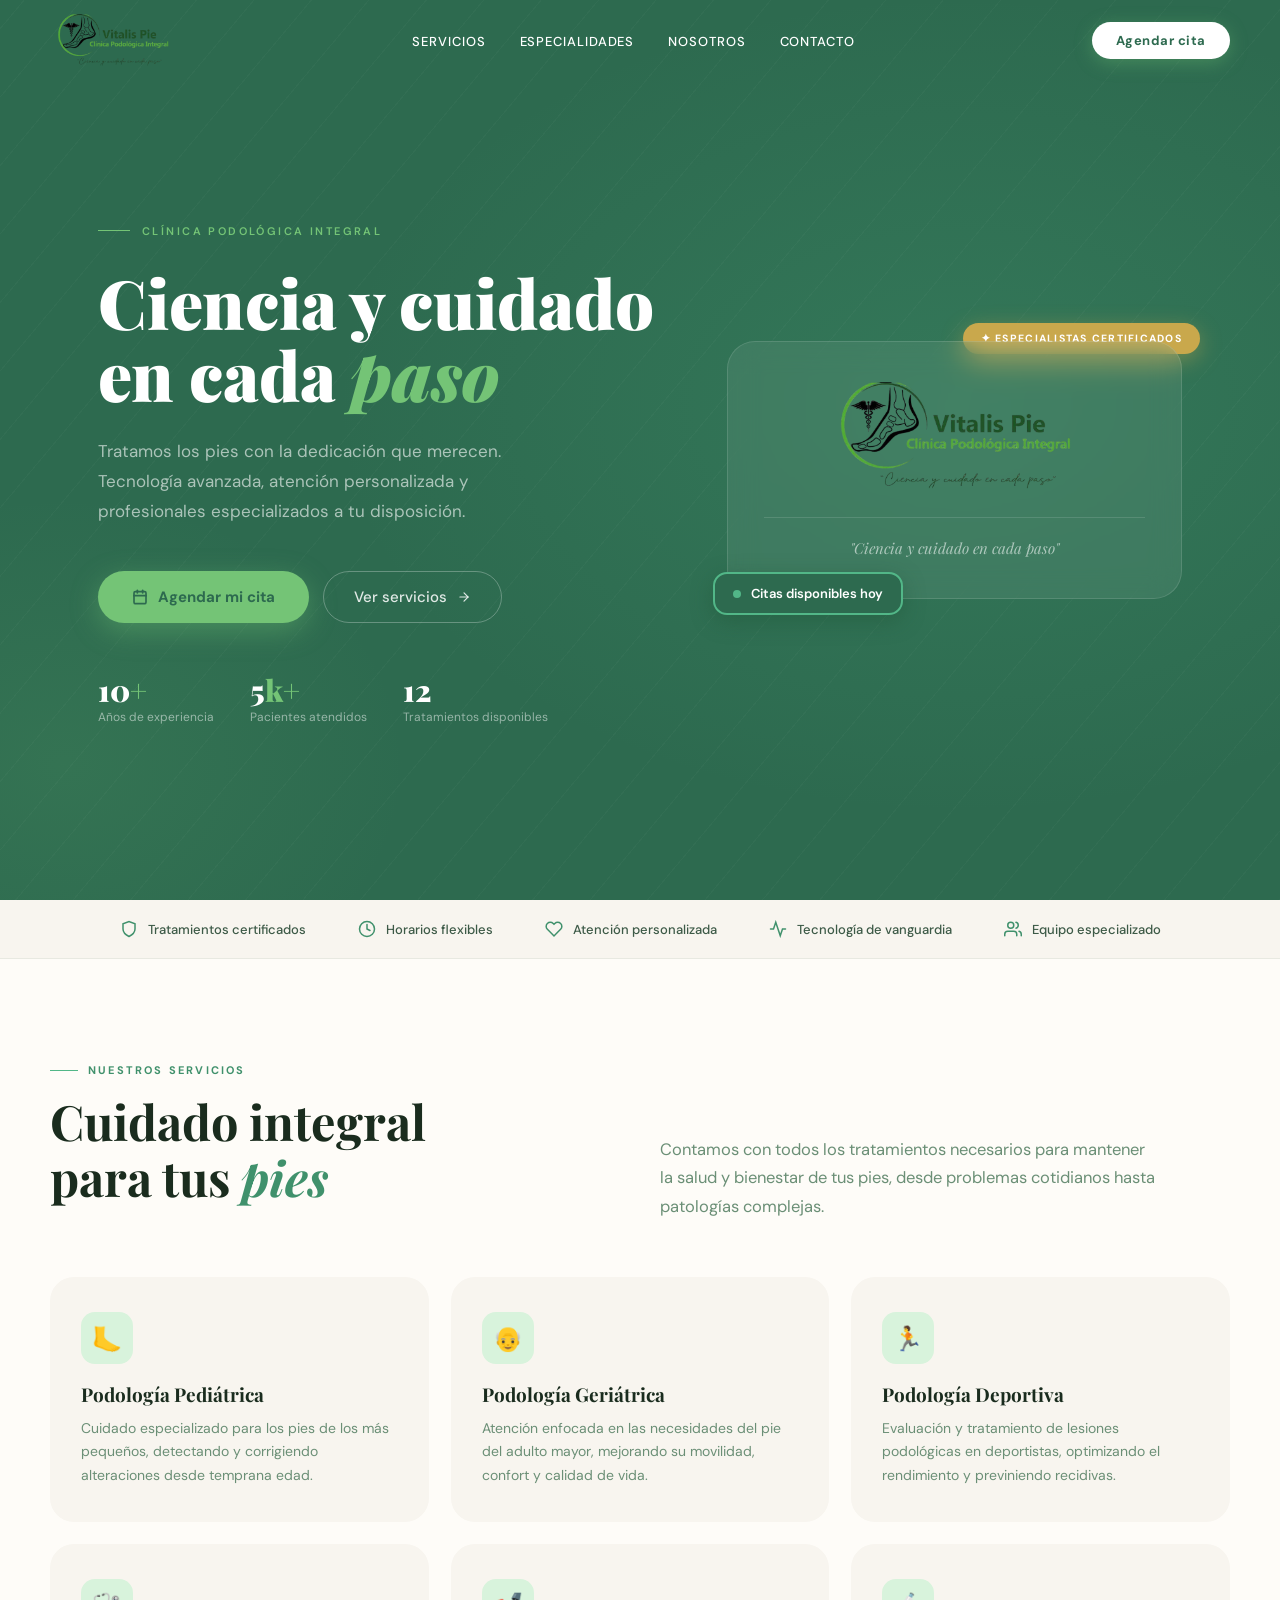
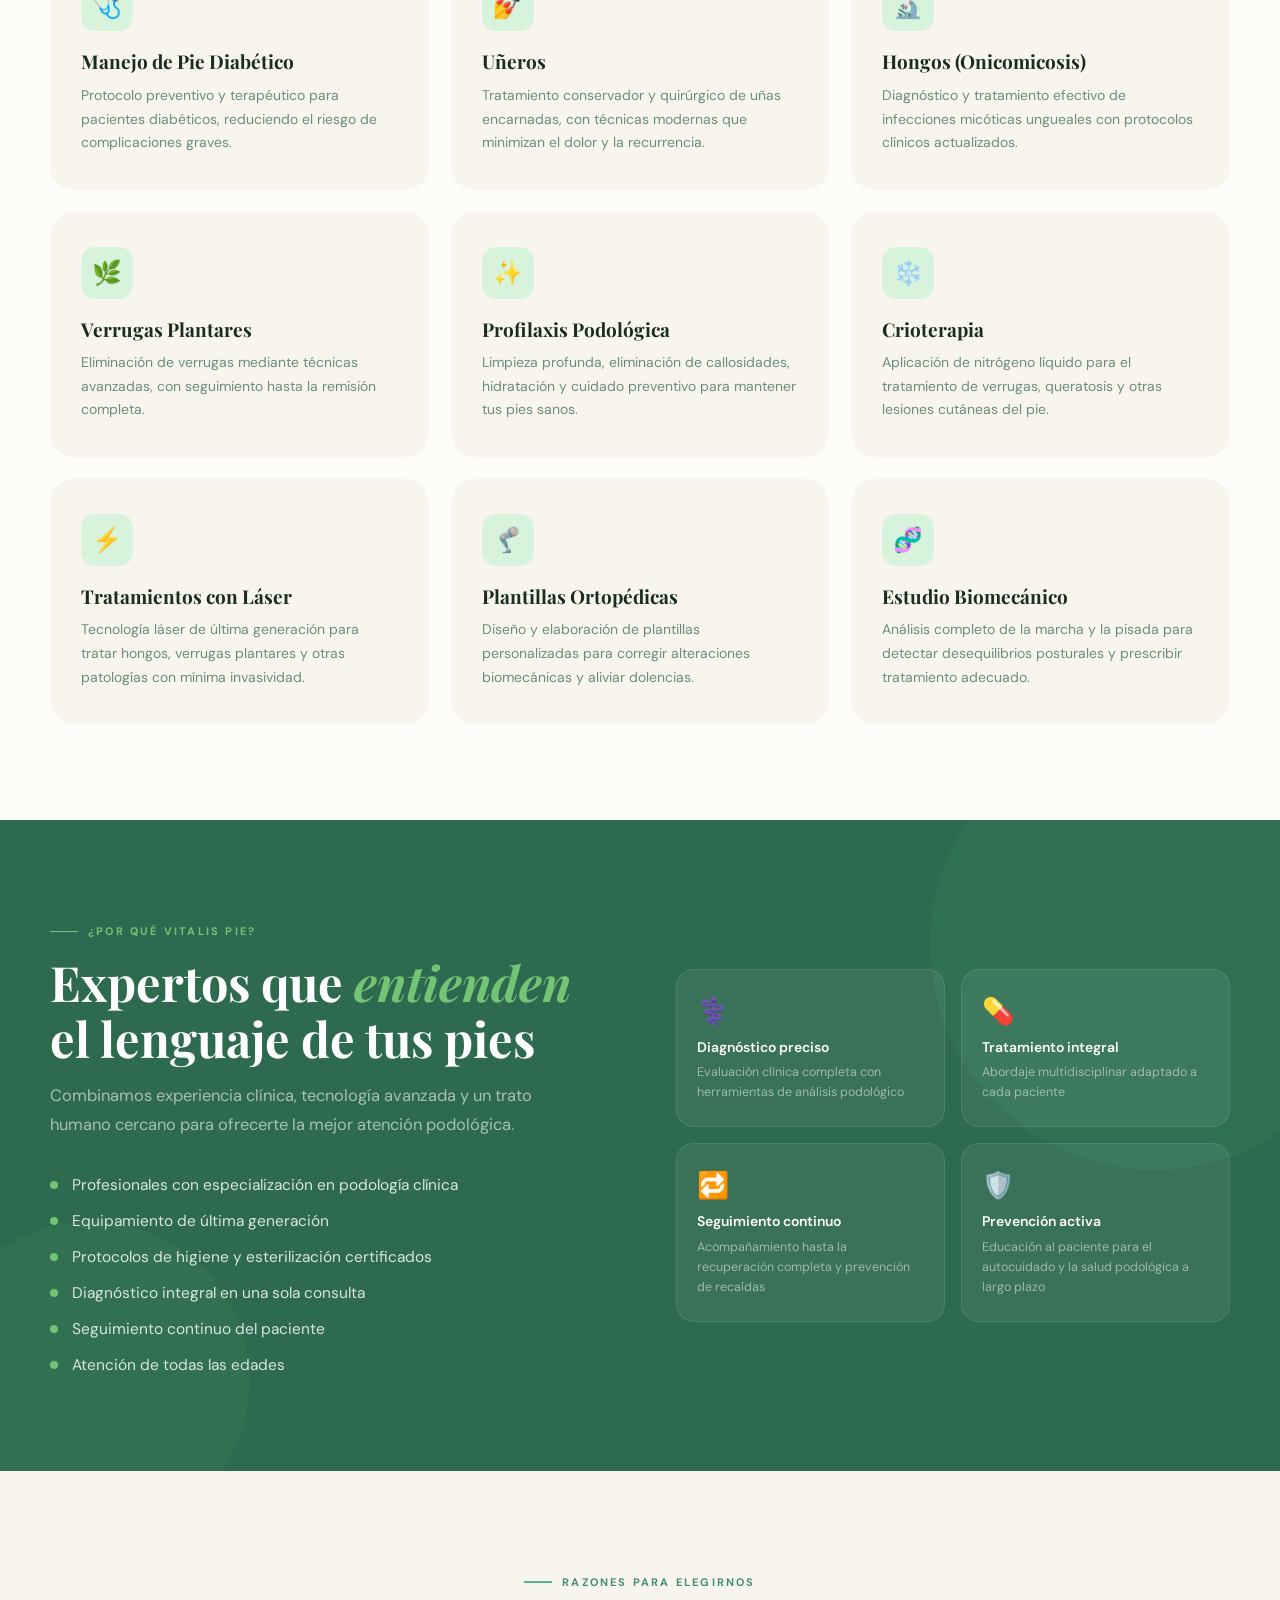
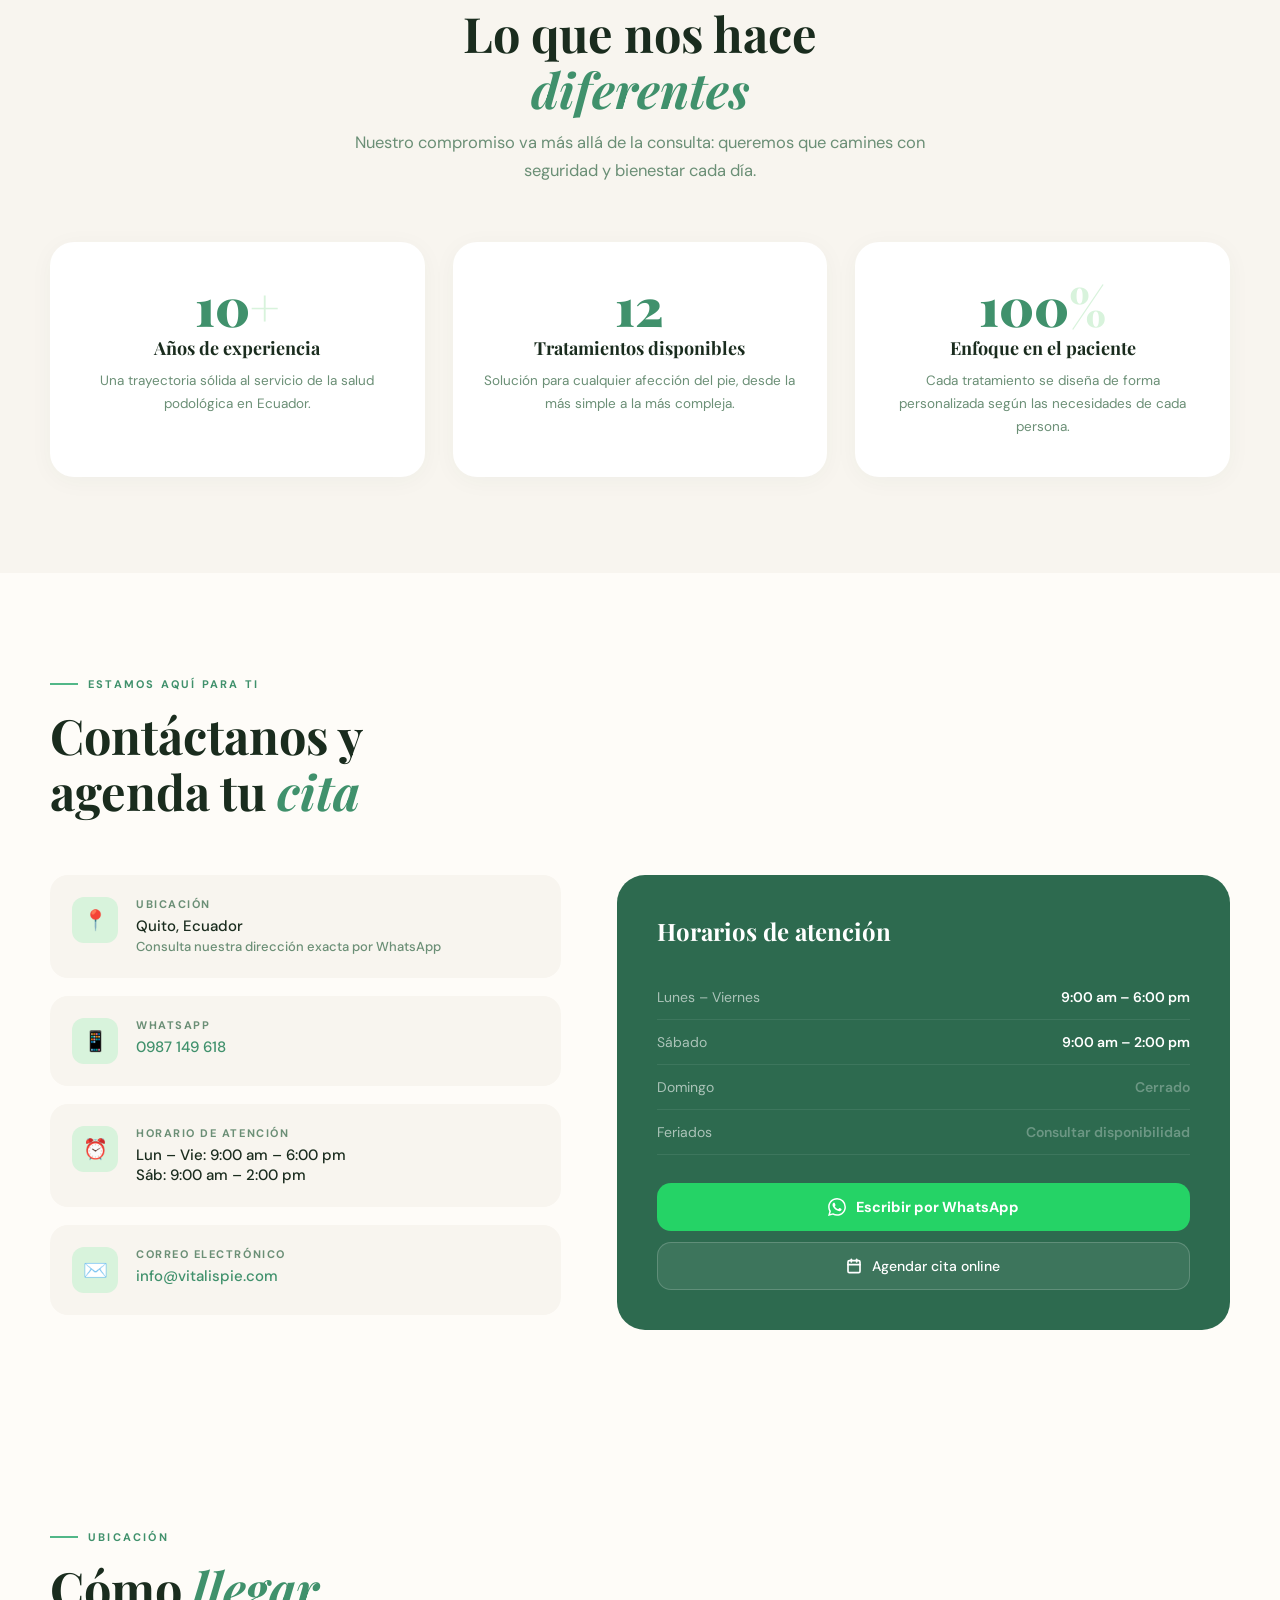
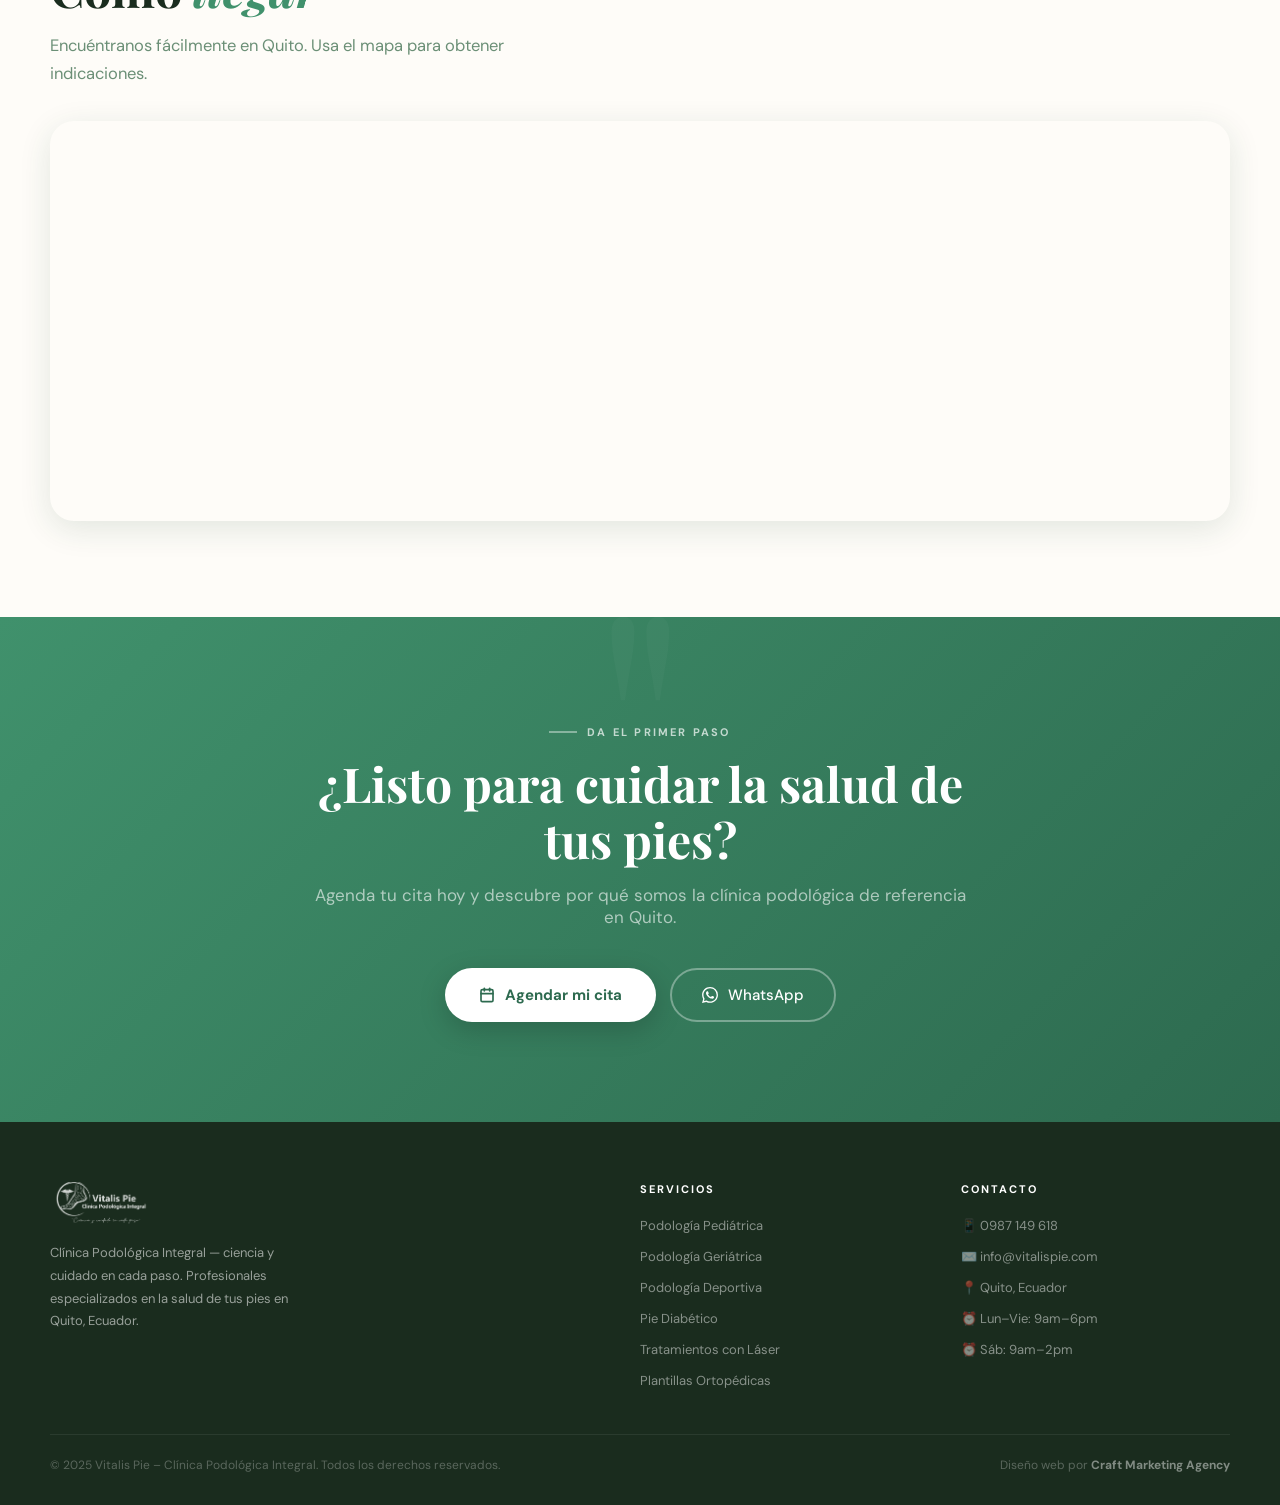
==== index.html @ bfa6dc61 "ci: initial deploy setup for Cloudflare Pages" ====
<!DOCTYPE html>
<html lang="es">
<head>
  <meta charset="UTF-8" />
  <meta name="viewport" content="width=device-width, initial-scale=1.0" />
  <title>Vitalis Pie – Clínica Podológica Integral</title>
  <link rel="preconnect" href="https://fonts.googleapis.com">
  <link rel="preconnect" href="https://fonts.gstatic.com" crossorigin>
  <link href="https://fonts.googleapis.com/css2?family=Playfair+Display:ital,wght@0,400;0,700;0,900;1,400&family=DM+Sans:opsz,wght@9..40,300;9..40,400;9..40,500;9..40,600;9..40,700&display=swap" rel="stylesheet">
  <link rel="stylesheet" href="assets/style.css">
</head>
<body>

<!-- ═══════ NAV ═══════ -->
<nav id="navbar" class="transparent">
  <div class="nav-inner">
    <a href="#" class="nav-logo">
      <img src="media/img/logo.webp" alt="Vitalis Pie" />
    </a>
    <ul class="nav-links">
      <li><a href="#servicios">Servicios</a></li>
      <li><a href="#especialidades">Especialidades</a></li>
      <li><a href="#nosotros">Nosotros</a></li>
      <li><a href="#contacto">Contacto</a></li>
    </ul>
    <a href="#" class="nav-cta" onclick="openModal(event)">
      Agendar cita
    </a>
  </div>
</nav>

<!-- ═══════ HERO ═══════ -->
<section class="hero">
  <div class="hero-glow"></div>
  <div class="hero-stripes"></div>
  <div class="hero-content">

    <!-- Left -->
    <div class="hero-left">
      <div class="hero-eyebrow">
        <span class="hero-eyebrow-line"></span>
        Clínica Podológica Integral
      </div>
      <h1>
        Ciencia y cuidado<br>
        en cada <em>paso</em>
      </h1>
      <p class="hero-desc">
        Tratamos los pies con la dedicación que merecen. Tecnología avanzada, 
        atención personalizada y profesionales especializados a tu disposición.
      </p>
      <div class="hero-actions">
        <a href="#" class="btn-hero-primary" onclick="openModal(event)">
          <svg width="16" height="16" viewBox="0 0 24 24" fill="none" stroke="currentColor" stroke-width="2.5" stroke-linecap="round"><rect x="3" y="4" width="18" height="18" rx="2"/><line x1="16" y1="2" x2="16" y2="6"/><line x1="8" y1="2" x2="8" y2="6"/><line x1="3" y1="10" x2="21" y2="10"/></svg>
          Agendar mi cita
        </a>
        <a href="#servicios" class="btn-hero-secondary">
          Ver servicios
          <svg width="14" height="14" viewBox="0 0 24 24" fill="none" stroke="currentColor" stroke-width="2" stroke-linecap="round"><line x1="5" y1="12" x2="19" y2="12"/><polyline points="12 5 19 12 12 19"/></svg>
        </a>
      </div>
      <div class="hero-stats">
        <div>
          <div class="hero-stat-num">10<span>+</span></div>
          <div class="hero-stat-label">Años de experiencia</div>
        </div>
        <div>
          <div class="hero-stat-num">5<span>k+</span></div>
          <div class="hero-stat-label">Pacientes atendidos</div>
        </div>
        <div>
          <div class="hero-stat-num">12<span></span></div>
          <div class="hero-stat-label">Tratamientos disponibles</div>
        </div>
      </div>
    </div>

    <!-- Right -->
    <div class="hero-visual">
      <div class="badge-gold">✦ Especialistas certificados</div>
      <div class="hero-card">
        <img class="hero-card-logo" src="media/img/logo.webp" alt="Vitalis Pie – Clínica Podológica Integral" />
        <p class="hero-card-slogan">"Ciencia y cuidado en cada paso"</p>
      </div>
      <div class="badge-online">
        <span class="dot-pulse"></span>
        Citas disponibles hoy
      </div>
    </div>

  </div>
</section>

<!-- ═══════ TRUST BAR ═══════ -->
<div class="trust-bar">
  <div class="trust-bar-inner">
    <div class="trust-item">
      <svg width="18" height="18" viewBox="0 0 24 24" fill="none" stroke="currentColor" stroke-width="2" stroke-linecap="round"><path d="M12 22s8-4 8-10V5l-8-3-8 3v7c0 6 8 10 8 10z"/></svg>
      <span>Tratamientos certificados</span>
    </div>
    <div class="trust-item">
      <svg width="18" height="18" viewBox="0 0 24 24" fill="none" stroke="currentColor" stroke-width="2" stroke-linecap="round"><circle cx="12" cy="12" r="10"/><polyline points="12 6 12 12 16 14"/></svg>
      <span>Horarios flexibles</span>
    </div>
    <div class="trust-item">
      <svg width="18" height="18" viewBox="0 0 24 24" fill="none" stroke="currentColor" stroke-width="2" stroke-linecap="round"><path d="M20.84 4.61a5.5 5.5 0 0 0-7.78 0L12 5.67l-1.06-1.06a5.5 5.5 0 0 0-7.78 7.78l1.06 1.06L12 21.23l7.78-7.78 1.06-1.06a5.5 5.5 0 0 0 0-7.78z"/></svg>
      <span>Atención personalizada</span>
    </div>
    <div class="trust-item">
      <svg width="18" height="18" viewBox="0 0 24 24" fill="none" stroke="currentColor" stroke-width="2" stroke-linecap="round"><polyline points="22 12 18 12 15 21 9 3 6 12 2 12"/></svg>
      <span>Tecnología de vanguardia</span>
    </div>
    <div class="trust-item">
      <svg width="18" height="18" viewBox="0 0 24 24" fill="none" stroke="currentColor" stroke-width="2" stroke-linecap="round"><path d="M17 21v-2a4 4 0 0 0-4-4H5a4 4 0 0 0-4 4v2"/><circle cx="9" cy="7" r="4"/><path d="M23 21v-2a4 4 0 0 0-3-3.87"/><path d="M16 3.13a4 4 0 0 1 0 7.75"/></svg>
      <span>Equipo especializado</span>
    </div>
  </div>
</div>

<!-- ═══════ SERVICIOS ═══════ -->
<section class="section" id="servicios">
  <div class="section-max">
    <div class="section-header">
      <div>
        <div class="section-tag">Nuestros servicios</div>
        <h2 class="section-title">Cuidado integral<br>para tus <em>pies</em></h2>
      </div>
      <p class="section-sub">
        Contamos con todos los tratamientos necesarios para mantener la salud y bienestar de tus pies, desde problemas cotidianos hasta patologías complejas.
      </p>
    </div>

    <div class="servicios-grid">

      <div class="svc-card">
        <div class="svc-icon">🦶</div>
        <h3>Podología Pediátrica</h3>
        <p>Cuidado especializado para los pies de los más pequeños, detectando y corrigiendo alteraciones desde temprana edad.</p>
      </div>

      <div class="svc-card">
        <div class="svc-icon">👴</div>
        <h3>Podología Geriátrica</h3>
        <p>Atención enfocada en las necesidades del pie del adulto mayor, mejorando su movilidad, confort y calidad de vida.</p>
      </div>

      <div class="svc-card">
        <div class="svc-icon">🏃</div>
        <h3>Podología Deportiva</h3>
        <p>Evaluación y tratamiento de lesiones podológicas en deportistas, optimizando el rendimiento y previniendo recidivas.</p>
      </div>

      <div class="svc-card">
        <div class="svc-icon">🩺</div>
        <h3>Manejo de Pie Diabético</h3>
        <p>Protocolo preventivo y terapéutico para pacientes diabéticos, reduciendo el riesgo de complicaciones graves.</p>
      </div>

      <div class="svc-card">
        <div class="svc-icon">💅</div>
        <h3>Uñeros</h3>
        <p>Tratamiento conservador y quirúrgico de uñas encarnadas, con técnicas modernas que minimizan el dolor y la recurrencia.</p>
      </div>

      <div class="svc-card">
        <div class="svc-icon">🔬</div>
        <h3>Hongos (Onicomicosis)</h3>
        <p>Diagnóstico y tratamiento efectivo de infecciones micóticas ungueales con protocolos clínicos actualizados.</p>
      </div>

      <div class="svc-card">
        <div class="svc-icon">🌿</div>
        <h3>Verrugas Plantares</h3>
        <p>Eliminación de verrugas mediante técnicas avanzadas, con seguimiento hasta la remisión completa.</p>
      </div>

      <div class="svc-card">
        <div class="svc-icon">✨</div>
        <h3>Profilaxis Podológica</h3>
        <p>Limpieza profunda, eliminación de callosidades, hidratación y cuidado preventivo para mantener tus pies sanos.</p>
      </div>

      <div class="svc-card">
        <div class="svc-icon">❄️</div>
        <h3>Crioterapia</h3>
        <p>Aplicación de nitrógeno líquido para el tratamiento de verrugas, queratosis y otras lesiones cutáneas del pie.</p>
      </div>

      <div class="svc-card">
        <div class="svc-icon">⚡</div>
        <h3>Tratamientos con Láser</h3>
        <p>Tecnología láser de última generación para tratar hongos, verrugas plantares y otras patologías con mínima invasividad.</p>
      </div>

      <div class="svc-card">
        <div class="svc-icon">🦿</div>
        <h3>Plantillas Ortopédicas</h3>
        <p>Diseño y elaboración de plantillas personalizadas para corregir alteraciones biomecánicas y aliviar dolencias.</p>
      </div>

      <div class="svc-card">
        <div class="svc-icon">🧬</div>
        <h3>Estudio Biomecánico</h3>
        <p>Análisis completo de la marcha y la pisada para detectar desequilibrios posturales y prescribir tratamiento adecuado.</p>
      </div>

    </div>
  </div>
</section>

<!-- ═══════ ESPECIALIDADES ═══════ -->
<section id="especialidades">
  <div class="espec-inner">

    <div>
      <div class="section-tag">¿Por qué Vitalis Pie?</div>
      <h2 class="section-title">Expertos que <em>entienden</em><br>el lenguaje de tus pies</h2>
      <p class="section-sub">
        Combinamos experiencia clínica, tecnología avanzada y un trato humano cercano para ofrecerte la mejor atención podológica.
      </p>
      <ul class="espec-list">
        <li><span class="espec-dot"></span>Profesionales con especialización en podología clínica</li>
        <li><span class="espec-dot"></span>Equipamiento de última generación</li>
        <li><span class="espec-dot"></span>Protocolos de higiene y esterilización certificados</li>
        <li><span class="espec-dot"></span>Diagnóstico integral en una sola consulta</li>
        <li><span class="espec-dot"></span>Seguimiento continuo del paciente</li>
        <li><span class="espec-dot"></span>Atención de todas las edades</li>
      </ul>
    </div>

    <div class="espec-grid-cards">
      <div class="espec-mini-card">
        <div class="em">⚕️</div>
        <h4>Diagnóstico preciso</h4>
        <p>Evaluación clínica completa con herramientas de análisis podológico</p>
      </div>
      <div class="espec-mini-card">
        <div class="em">💊</div>
        <h4>Tratamiento integral</h4>
        <p>Abordaje multidisciplinar adaptado a cada paciente</p>
      </div>
      <div class="espec-mini-card">
        <div class="em">🔁</div>
        <h4>Seguimiento continuo</h4>
        <p>Acompañamiento hasta la recuperación completa y prevención de recaídas</p>
      </div>
      <div class="espec-mini-card">
        <div class="em">🛡️</div>
        <h4>Prevención activa</h4>
        <p>Educación al paciente para el autocuidado y la salud podológica a largo plazo</p>
      </div>
    </div>

  </div>
</section>

<!-- ═══════ NOSOTROS ═══════ -->
<section class="section" id="nosotros">
  <div class="section-max">
    <div style="text-align:center; max-width: 580px; margin: 0 auto 0;">
      <div class="section-tag" style="justify-content:center;">Razones para elegirnos</div>
      <h2 class="section-title" style="margin-bottom:12px;">Lo que nos hace <em>diferentes</em></h2>
      <p class="section-sub" style="max-width:100%; text-align:center;">Nuestro compromiso va más allá de la consulta: queremos que camines con seguridad y bienestar cada día.</p>
    </div>
    <div class="nosotros-grid">
      <div class="nosotros-card">
        <div class="nosotros-num"><span>10</span>+</div>
        <h4>Años de experiencia</h4>
        <p>Una trayectoria sólida al servicio de la salud podológica en Ecuador.</p>
      </div>
      <div class="nosotros-card">
        <div class="nosotros-num"><span>12</span></div>
        <h4>Tratamientos disponibles</h4>
        <p>Solución para cualquier afección del pie, desde la más simple a la más compleja.</p>
      </div>
      <div class="nosotros-card">
        <div class="nosotros-num"><span>100</span>%</div>
        <h4>Enfoque en el paciente</h4>
        <p>Cada tratamiento se diseña de forma personalizada según las necesidades de cada persona.</p>
      </div>
    </div>
  </div>
</section>

<!-- ═══════ CONTACTO ═══════ -->
<section class="section" id="contacto">
  <div class="section-max">
    <div class="section-tag">Estamos aquí para ti</div>
    <h2 class="section-title">Contáctanos y<br>agenda tu <em>cita</em></h2>

    <div class="contacto-layout">

      <div class="contacto-items">

        <div class="contacto-card">
          <div class="contacto-icon-box">📍</div>
          <div>
            <h4>Ubicación</h4>
            <p>Quito, Ecuador<br><span style="font-size:13px; color:var(--text-light);">Consulta nuestra dirección exacta por WhatsApp</span></p>
          </div>
        </div>

        <div class="contacto-card">
          <div class="contacto-icon-box">📱</div>
          <div>
            <h4>WhatsApp</h4>
            <p><a href="https://wa.me/593987149618" target="_blank">0987 149 618</a></p>
          </div>
        </div>

        <div class="contacto-card">
          <div class="contacto-icon-box">⏰</div>
          <div>
            <h4>Horario de atención</h4>
            <p>Lun – Vie: 9:00 am – 6:00 pm<br>Sáb: 9:00 am – 2:00 pm</p>
          </div>
        </div>

        <div class="contacto-card">
          <div class="contacto-icon-box">✉️</div>
          <div>
            <h4>Correo electrónico</h4>
            <p><a href="mailto:info@vitalispie.com">info@vitalispie.com</a></p>
          </div>
        </div>

      </div>

      <!-- Horario + acciones -->
      <div class="horario-box">
        <h3>Horarios de atención</h3>

        <div class="horario-row">
          <span class="h-dia">Lunes – Viernes</span>
          <span class="h-hora">9:00 am – 6:00 pm</span>
        </div>
        <div class="horario-row">
          <span class="h-dia">Sábado</span>
          <span class="h-hora">9:00 am – 2:00 pm</span>
        </div>
        <div class="horario-row">
          <span class="h-dia">Domingo</span>
          <span class="h-hora h-closed">Cerrado</span>
        </div>
        <div class="horario-row">
          <span class="h-dia">Feriados</span>
          <span class="h-hora h-closed">Consultar disponibilidad</span>
        </div>

        <div class="horario-btns">
          <a
            href="https://wa.me/593987149618?text=Hola%2C%20quiero%20agendar%20una%20cita%20en%20Vitalis%20Pie"
            target="_blank"
            class="btn-wa"
          >
            <svg width="18" height="18" viewBox="0 0 24 24" fill="currentColor"><path d="M17.472 14.382c-.297-.149-1.758-.867-2.03-.967-.273-.099-.471-.148-.67.15-.197.297-.767.966-.94 1.164-.173.199-.347.223-.644.075-.297-.15-1.255-.463-2.39-1.475-.883-.788-1.48-1.761-1.653-2.059-.173-.297-.018-.458.13-.606.134-.133.298-.347.446-.52.149-.174.198-.298.298-.497.099-.198.05-.371-.025-.52-.075-.149-.669-1.612-.916-2.207-.242-.579-.487-.5-.669-.51-.173-.008-.371-.01-.57-.01-.198 0-.52.074-.792.372-.272.297-1.04 1.016-1.04 2.479 0 1.462 1.065 2.875 1.213 3.074.149.198 2.096 3.2 5.077 4.487.709.306 1.262.489 1.694.625.712.227 1.36.195 1.871.118.571-.085 1.758-.719 2.006-1.413.248-.694.248-1.289.173-1.413-.074-.124-.272-.198-.57-.347m-5.421 7.403h-.004a9.87 9.87 0 01-5.031-1.378l-.361-.214-3.741.982.998-3.648-.235-.374a9.86 9.86 0 01-1.51-5.26c.001-5.45 4.436-9.884 9.888-9.884 2.64 0 5.122 1.03 6.988 2.898a9.825 9.825 0 012.893 6.994c-.003 5.45-4.437 9.884-9.885 9.884m8.413-18.297A11.815 11.815 0 0012.05 0C5.495 0 .16 5.335.157 11.892c0 2.096.547 4.142 1.588 5.945L.057 24l6.305-1.654a11.882 11.882 0 005.683 1.448h.005c6.554 0 11.89-5.335 11.893-11.893a11.821 11.821 0 00-3.48-8.413z"/></svg>
            Escribir por WhatsApp
          </a>
          <a href="#" class="btn-cita-ghost" onclick="openModal(event)">
            <svg width="16" height="16" viewBox="0 0 24 24" fill="none" stroke="currentColor" stroke-width="2.5" stroke-linecap="round"><rect x="3" y="4" width="18" height="18" rx="2"/><line x1="16" y1="2" x2="16" y2="6"/><line x1="8" y1="2" x2="8" y2="6"/><line x1="3" y1="10" x2="21" y2="10"/></svg>
            Agendar cita online
          </a>
        </div>
      </div>

    </div>
  </div>
</section>

<!-- ═══════ CÓMO LLEGAR ═══════ -->
<section class="section" id="comollegar">
  <div class="section-max">
    <div class="section-tag">Ubicación</div>
    <h2 class="section-title">Cómo <em>llegar</em></h2>
    <p class="section-sub" style="margin-bottom:32px;">Encuéntranos fácilmente en Quito. Usa el mapa para obtener indicaciones.</p>
    <div style="border-radius:24px; overflow:hidden; box-shadow:0 8px 32px rgba(26,77,46,0.12);">
      <iframe src="https://www.google.com/maps/embed?pb=!1m17!1m12!1m3!1d3989.7604284792847!2d-78.5476990250354!3d-0.30865289968831117!2m3!1f0!2f0!3f0!3m2!1i1024!2i768!4f13.1!3m2!1m1!2zMMKwMTgnMzEuMiJTIDc4wrAzMic0Mi41Ilc!5e0!3m2!1ses!2sec!4v1777609573508!5m2!1ses!2sec" width="100%" height="400" style="border:0; display:block;" allowfullscreen="" loading="lazy" referrerpolicy="no-referrer-when-downgrade"></iframe>
    </div>
  </div>
</section>

<!-- ═══════ CTA FINAL ═══════ -->
<section class="cta-section">
  <div class="cta-inner">
    <div class="section-tag">Da el primer paso</div>
    <h2>¿Listo para cuidar la salud de tus pies?</h2>
    <p>Agenda tu cita hoy y descubre por qué somos la clínica podológica de referencia en Quito.</p>
    <div class="cta-btns">
      <a href="#" class="btn-cta-white" onclick="openModal(event)">
        <svg width="16" height="16" viewBox="0 0 24 24" fill="none" stroke="currentColor" stroke-width="2.5" stroke-linecap="round"><rect x="3" y="4" width="18" height="18" rx="2"/><line x1="16" y1="2" x2="16" y2="6"/><line x1="8" y1="2" x2="8" y2="6"/><line x1="3" y1="10" x2="21" y2="10"/></svg>
        Agendar mi cita
      </a>
      <a
        href="https://wa.me/593987149618?text=Hola%2C%20quiero%20m%C3%A1s%20informaci%C3%B3n%20sobre%20Vitalis%20Pie"
        target="_blank"
        class="btn-cta-outline"
      >
        <svg width="16" height="16" viewBox="0 0 24 24" fill="currentColor"><path d="M17.472 14.382c-.297-.149-1.758-.867-2.03-.967-.273-.099-.471-.148-.67.15-.197.297-.767.966-.94 1.164-.173.199-.347.223-.644.075-.297-.15-1.255-.463-2.39-1.475-.883-.788-1.48-1.761-1.653-2.059-.173-.297-.018-.458.13-.606.134-.133.298-.347.446-.52.149-.174.198-.298.298-.497.099-.198.05-.371-.025-.52-.075-.149-.669-1.612-.916-2.207-.242-.579-.487-.5-.669-.51-.173-.008-.371-.01-.57-.01-.198 0-.52.074-.792.372-.272.297-1.04 1.016-1.04 2.479 0 1.462 1.065 2.875 1.213 3.074.149.198 2.096 3.2 5.077 4.487.709.306 1.262.489 1.694.625.712.227 1.36.195 1.871.118.571-.085 1.758-.719 2.006-1.413.248-.694.248-1.289.173-1.413-.074-.124-.272-.198-.57-.347m-5.421 7.403h-.004a9.87 9.87 0 01-5.031-1.378l-.361-.214-3.741.982.998-3.648-.235-.374a9.86 9.86 0 01-1.51-5.26c.001-5.45 4.436-9.884 9.888-9.884 2.64 0 5.122 1.03 6.988 2.898a9.825 9.825 0 012.893 6.994c-.003 5.45-4.437 9.884-9.885 9.884m8.413-18.297A11.815 11.815 0 0012.05 0C5.495 0 .16 5.335.157 11.892c0 2.096.547 4.142 1.588 5.945L.057 24l6.305-1.654a11.882 11.882 0 005.683 1.448h.005c6.554 0 11.89-5.335 11.893-11.893a11.821 11.821 0 00-3.48-8.413z"/></svg>
        WhatsApp
      </a>
    </div>
  </div>
</section>

<!-- ═══════ FOOTER ═══════ -->
<footer>
  <div class="footer-grid">
    <div class="footer-brand">
      <img src="media/img/logo.webp" alt="Vitalis Pie" />
      <p>Clínica Podológica Integral — ciencia y cuidado en cada paso. Profesionales especializados en la salud de tus pies en Quito, Ecuador.</p>
    </div>
    <div class="footer-col">
      <h5>Servicios</h5>
      <ul class="footer-links">
        <li><a href="#servicios">Podología Pediátrica</a></li>
        <li><a href="#servicios">Podología Geriátrica</a></li>
        <li><a href="#servicios">Podología Deportiva</a></li>
        <li><a href="#servicios">Pie Diabético</a></li>
        <li><a href="#servicios">Tratamientos con Láser</a></li>
        <li><a href="#servicios">Plantillas Ortopédicas</a></li>
      </ul>
    </div>
    <div class="footer-col">
      <h5>Contacto</h5>
      <ul class="footer-links">
        <li><a href="https://wa.me/593987149618" target="_blank">📱 0987 149 618</a></li>
        <li><a href="mailto:info@vitalispie.com">✉️ info@vitalispie.com</a></li>
        <li><a href="#contacto">📍 Quito, Ecuador</a></li>
        <li><a href="#contacto">⏰ Lun–Vie: 9am–6pm</a></li>
        <li><a href="#contacto">⏰ Sáb: 9am–2pm</a></li>
      </ul>
    </div>
  </div>
  <div class="footer-bottom">
    <span>© 2025 Vitalis Pie – Clínica Podológica Integral. Todos los derechos reservados.</span>
    <span>Diseño web por <a href="https://craftmarketing.agency/" target="_blank" style="color:rgba(255,255,255,0.45); text-decoration:none;"><strong>Craft Marketing Agency</strong></a></span>
  </div>
</footer>

<!-- ═══════ MODAL AGENDAR CITA ═══════ -->
<div class="modal-overlay" id="citaModal">
  <div class="modal-box">
    <button class="modal-close" onclick="closeModal()">✕</button>
    <h3>Agendar tu cita</h3>
    <p class="modal-sub">Completa el formulario y nos pondremos en contacto contigo para confirmar.</p>

    <div class="fg">
      <label>Nombre completo</label>
      <input type="text" placeholder="Tu nombre" />
    </div>
    <div class="fg">
      <label>Teléfono / WhatsApp</label>
      <input type="tel" placeholder="0987 000 000" />
    </div>
    <div class="fg">
      <label>Servicio de interés</label>
      <select>
        <option value="">Selecciona un servicio…</option>
        <option>Podología Pediátrica</option>
        <option>Podología Geriátrica</option>
        <option>Podología Deportiva</option>
        <option>Manejo de Pie Diabético</option>
        <option>Uñeros</option>
        <option>Hongos (Onicomicosis)</option>
        <option>Verrugas Plantares</option>
        <option>Profilaxis Podológica</option>
        <option>Crioterapia</option>
        <option>Tratamientos con Láser</option>
        <option>Plantillas Ortopédicas</option>
        <option>Estudio Biomecánico</option>
        <option>Terapia del Dolor</option>
        <option>No sé / Consulta general</option>
      </select>
    </div>
    <div class="fg">
      <label>Mensaje adicional (opcional)</label>
      <textarea placeholder="Cuéntanos brevemente tu caso…"></textarea>
    </div>
    <button class="modal-submit" onclick="submitForm()">Solicitar cita →</button>
  </div>
</div>

<script src="assets/app.js"></script>
</body>
</html>
---- assets/style.css ----
:root {
  --green-deep:   #2d6a4f;
  --green-mid:    #40916c;
  --green-bright: #52b788;
  --green-lime:   #74c476;
  --green-light:  #b7e4c7;
  --green-pale:   #d8f3dc;
  --cream:        #f8f5ef;
  --warm-white:   #fefcf8;
  --text-dark:    #1a2c1e;
  --text-mid:     #3d5a47;
  --text-light:   #6b8f76;
  --gold:         #c9a84c;
  --radius-card:  24px;
}

*, *::before, *::after { box-sizing: border-box; margin: 0; padding: 0; }
html { scroll-behavior: smooth; }
body {
  font-family: 'DM Sans', sans-serif;
  background: var(--warm-white);
  color: var(--text-dark);
  overflow-x: hidden;
  -webkit-font-smoothing: antialiased;
}
::-webkit-scrollbar { width: 5px; }
::-webkit-scrollbar-track { background: var(--cream); }
::-webkit-scrollbar-thumb { background: var(--green-bright); border-radius: 10px; }

/* ─── NAV ─── */
nav {
  position: fixed; top: 0; left: 0; right: 0; z-index: 1000;
  transition: background 0.4s, box-shadow 0.4s;
  padding: 0 48px;
}
nav.scrolled {
  background: rgba(254,252,248,0.96);
  backdrop-filter: blur(16px);
  box-shadow: 0 2px 28px rgba(26,77,46,0.07);
}
.nav-inner {
  max-width: 1180px; margin: 0 auto;
  display: flex; align-items: center; justify-content: space-between;
  height: 80px;
}
.nav-logo { display: flex; align-items: center; text-decoration: none; }
.nav-logo img { height: 52px; width: auto; }
.nav-links { display: flex; gap: 34px; list-style: none; }
.nav-links a {
  font-size: 13px; font-weight: 500; letter-spacing: 0.07em;
  text-transform: uppercase; color: white; text-decoration: none;
  transition: color 0.2s; position: relative;
}
nav.scrolled .nav-links a { color: var(--text-mid); }
.nav-links a::after {
  content: ''; position: absolute; bottom: -4px; left: 0;
  width: 0; height: 1.5px; background: var(--green-bright);
  transition: width 0.3s;
}
.nav-links a:hover { color: var(--green-bright) !important; }
.nav-links a:hover::after { width: 100%; }
.nav-cta {
  display: inline-flex; align-items: center; gap: 8px;
  background: var(--green-lime); color: var(--green-deep);
  font-weight: 700; font-size: 13px; letter-spacing: 0.04em;
  padding: 10px 24px; border-radius: 50px; text-decoration: none;
  transition: all 0.25s; box-shadow: 0 4px 18px rgba(116,196,118,0.35);
}
nav.transparent .nav-cta { background: white; }
.nav-cta:hover { background: white; transform: translateY(-1px); }

/* ─── HERO ─── */
.hero {
  min-height: 100vh;
  background: var(--green-deep);
  position: relative; overflow: hidden;
  display: flex; align-items: center;
}
.hero-glow {
  position: absolute; inset: 0; pointer-events: none;
  background:
    radial-gradient(ellipse 70% 65% at 75% 45%, rgba(82,183,136,0.18) 0%, transparent 70%),
    radial-gradient(ellipse 45% 50% at 5% 85%, rgba(116,196,118,0.10) 0%, transparent 60%);
}
.hero-stripes {
  position: absolute; inset: 0; opacity: 0.025;
  background-image: repeating-linear-gradient(
    -50deg,
    rgba(255,255,255,1) 0px, rgba(255,255,255,1) 1px,
    transparent 1px, transparent 44px
  );
}
.hero-content {
  position: relative; z-index: 2;
  max-width: 1180px; margin: 0 auto;
  padding: 120px 48px 80px;
  width: 100%;
  display: grid; grid-template-columns: 1.1fr 0.9fr;
  gap: 72px; align-items: center;
}

/* Left */
.hero-eyebrow {
  display: inline-flex; align-items: center; gap: 12px;
  color: var(--green-lime); font-size: 11px; font-weight: 600;
  letter-spacing: 0.22em; text-transform: uppercase; margin-bottom: 28px;
}
.hero-eyebrow-line { width: 32px; height: 1px; background: var(--green-lime); }
.hero h1 {
  font-family: 'Playfair Display', serif;
  font-size: clamp(44px, 5.5vw, 68px);
  font-weight: 900; line-height: 1.06;
  color: white; margin-bottom: 26px;
}
.hero h1 em { font-style: italic; color: var(--green-lime); }
.hero-desc {
  font-size: 17px; line-height: 1.78; color: rgba(255,255,255,0.6);
  margin-bottom: 44px; max-width: 460px;
}
.hero-actions { display: flex; gap: 14px; flex-wrap: wrap; }
.btn-hero-primary {
  display: inline-flex; align-items: center; gap: 10px;
  background: var(--green-lime); color: var(--green-deep);
  font-weight: 700; font-size: 15px; padding: 15px 34px;
  border-radius: 50px; text-decoration: none; transition: all 0.25s;
  box-shadow: 0 8px 28px rgba(116,196,118,0.38);
}
.btn-hero-primary:hover { background: white; transform: translateY(-2px); }
.btn-hero-secondary {
  display: inline-flex; align-items: center; gap: 10px;
  background: transparent; color: rgba(255,255,255,0.85);
  font-weight: 500; font-size: 15px; padding: 15px 30px;
  border-radius: 50px; text-decoration: none; transition: all 0.25s;
  border: 1.5px solid rgba(255,255,255,0.28);
}
.btn-hero-secondary:hover { border-color: rgba(255,255,255,0.65); color: white; }

/* Right – floating card */
.hero-visual { position: relative; }
.hero-card {
  background: rgba(255,255,255,0.07);
  border: 1px solid rgba(255,255,255,0.12);
  border-radius: 28px; padding: 40px 36px;
  backdrop-filter: blur(14px);
  animation: floatY 7s ease-in-out infinite;
}
@keyframes floatY {
  0%, 100% { transform: translateY(0px); }
  50%       { transform: translateY(-14px); }
}
.hero-card-logo {
  display: block; width: 100%; max-width: 260px;
  margin: 0 auto 28px;
}
.hero-card-slogan {
  text-align: center;
  font-family: 'Playfair Display', serif; font-style: italic;
  font-size: 15px; color: rgba(255,255,255,0.58);
  border-top: 1px solid rgba(255,255,255,0.12);
  padding-top: 20px;
}
.badge-gold {
  position: absolute; top: -18px; right: -18px;
  background: var(--gold); color: white;
  font-size: 10.5px; font-weight: 700; letter-spacing: 0.12em;
  text-transform: uppercase; padding: 9px 18px; border-radius: 50px;
  box-shadow: 0 6px 22px rgba(201,168,76,0.45);
  animation: floatY 7s ease-in-out infinite 1.2s;
}
.badge-online {
  position: absolute; bottom: -16px; left: -14px;
  background: var(--green-deep); border: 2px solid var(--green-bright);
  color: white; font-size: 13px; font-weight: 600;
  padding: 11px 18px; border-radius: 14px;
  box-shadow: 0 6px 22px rgba(26,77,46,0.35);
  display: flex; align-items: center; gap: 10px;
}
.dot-pulse { width: 8px; height: 8px; border-radius: 50%; background: var(--green-bright); animation: pulse 2s infinite; }
@keyframes pulse { 0%,100%{opacity:1;transform:scale(1)} 50%{opacity:.5;transform:scale(.8)} }

/* Hero stats strip */
.hero-stats {
  display: flex; gap: 36px; margin-top: 52px; flex-wrap: wrap;
}
.hero-stat-num {
  font-family: 'Playfair Display', serif;
  font-size: 30px; font-weight: 900; color: white; line-height: 1;
}
.hero-stat-num span { color: var(--green-lime); }
.hero-stat-label { font-size: 12px; color: rgba(255,255,255,0.5); margin-top: 4px; }

/* ─── TRUST BAR ─── */
.trust-bar {
  background: var(--cream);
  border-bottom: 1px solid rgba(26,77,46,0.07);
  padding: 20px 48px;
}
.trust-bar-inner {
  max-width: 1180px; margin: 0 auto;
  display: flex; gap: 52px; justify-content: center;
  align-items: center; flex-wrap: wrap;
}
.trust-item { display: flex; align-items: center; gap: 10px; }
.trust-item svg { color: var(--green-mid); flex-shrink: 0; }
.trust-item span { font-size: 13px; font-weight: 500; color: var(--text-mid); }

/* ─── SECTION DEFAULTS ─── */
.section { padding: 96px 48px; }
.section-max { max-width: 1180px; margin: 0 auto; }
.section-tag {
  display: inline-flex; align-items: center; gap: 10px;
  font-size: 11px; font-weight: 700; letter-spacing: 0.2em;
  text-transform: uppercase; color: var(--green-mid);
  margin-bottom: 16px;
}
.section-tag::before { content: ''; display: block; width: 28px; height: 1.5px; background: var(--green-bright); }
.section-title {
  font-family: 'Playfair Display', serif;
  font-size: clamp(32px, 3.8vw, 50px);
  font-weight: 700; line-height: 1.15;
  color: var(--text-dark); margin-bottom: 16px;
}
.section-title em { font-style: italic; color: var(--green-mid); }
.section-sub { font-size: 16.5px; color: var(--text-light); line-height: 1.72; max-width: 500px; }

/* ─── SERVICIOS ─── */
#servicios { background: var(--warm-white); }
.section-header {
  display: grid; grid-template-columns: 1fr 1fr; gap: 40px;
  align-items: end; margin-bottom: 56px;
}
.servicios-grid {
  display: grid; grid-template-columns: repeat(auto-fill, minmax(300px, 1fr));
  gap: 22px;
}
.svc-card {
  background: var(--cream); border-radius: var(--radius-card);
  padding: 34px 30px;
  border: 1.5px solid transparent;
  transition: all 0.32s ease; position: relative; overflow: hidden;
}
.svc-card::after {
  content: '';
  position: absolute; top: 0; left: 0; right: 0;
  height: 3px;
  background: linear-gradient(90deg, var(--green-bright), var(--green-lime));
  transform: scaleX(0); transform-origin: left; transition: transform 0.32s;
}
.svc-card:hover::after { transform: scaleX(1); }
.svc-card:hover {
  border-color: var(--green-light);
  transform: translateY(-5px);
  box-shadow: 0 18px 48px rgba(26,77,46,0.09);
}
.svc-icon {
  width: 52px; height: 52px; border-radius: 14px;
  background: var(--green-pale);
  display: flex; align-items: center; justify-content: center;
  font-size: 24px; margin-bottom: 18px;
}
.svc-card h3 {
  font-family: 'Playfair Display', serif;
  font-size: 19px; font-weight: 700;
  color: var(--text-dark); margin-bottom: 10px; line-height: 1.3;
}
.svc-card p { font-size: 14px; color: var(--text-light); line-height: 1.68; }

/* ─── ESPECIALIDADES BAND ─── */
#especialidades {
  background: var(--green-deep);
  padding: 96px 48px;
  position: relative; overflow: hidden;
}
#especialidades::before {
  content: '';
  position: absolute; top: -100px; right: -100px;
  width: 450px; height: 450px; border-radius: 50%;
  background: rgba(82,183,136,0.09);
}
#especialidades::after {
  content: '';
  position: absolute; bottom: -70px; left: -70px;
  width: 320px; height: 320px; border-radius: 50%;
  background: rgba(116,196,118,0.06);
}
.espec-inner {
  max-width: 1180px; margin: 0 auto;
  position: relative; z-index: 2;
  display: grid; grid-template-columns: 1fr 1fr; gap: 72px; align-items: center;
}
#especialidades .section-tag { color: var(--green-lime); }
#especialidades .section-tag::before { background: var(--green-lime); }
#especialidades .section-title { color: white; }
#especialidades .section-title em { color: var(--green-lime); }
#especialidades .section-sub { color: rgba(255,255,255,0.58); }
.espec-list { list-style: none; display: flex; flex-direction: column; gap: 16px; margin-top: 36px; }
.espec-list li {
  display: flex; align-items: center; gap: 14px;
  color: rgba(255,255,255,0.82); font-size: 15.5px;
}
.espec-dot {
  width: 8px; height: 8px; border-radius: 50%;
  background: var(--green-lime); flex-shrink: 0;
}
.espec-grid-cards {
  display: grid; grid-template-columns: 1fr 1fr; gap: 16px;
}
.espec-mini-card {
  background: rgba(255,255,255,0.06);
  border: 1px solid rgba(255,255,255,0.1);
  border-radius: 18px; padding: 24px 20px;
  transition: background 0.25s;
}
.espec-mini-card:hover { background: rgba(255,255,255,0.10); }
.espec-mini-card .em { font-size: 26px; margin-bottom: 10px; }
.espec-mini-card h4 {
  font-size: 14px; font-weight: 600; color: white;
  margin-bottom: 6px; line-height: 1.3;
}
.espec-mini-card p { font-size: 12.5px; color: rgba(255,255,255,0.5); line-height: 1.6; }

/* ─── POR QUÉ NOSOTROS ─── */
#nosotros { background: var(--cream); }
.nosotros-grid {
  display: grid; grid-template-columns: repeat(3,1fr);
  gap: 28px; margin-top: 56px;
}
.nosotros-card {
  background: white; border-radius: var(--radius-card);
  padding: 38px 28px; text-align: center;
  box-shadow: 0 4px 24px rgba(26,77,46,0.04);
  transition: transform 0.28s, box-shadow 0.28s;
}
.nosotros-card:hover { transform: translateY(-4px); box-shadow: 0 14px 40px rgba(26,77,46,0.09); }
.nosotros-num {
  font-family: 'Playfair Display', serif;
  font-size: 52px; font-weight: 900; line-height: 1;
  color: var(--green-pale); margin-bottom: 4px;
}
.nosotros-num span { color: var(--green-mid); }
.nosotros-card h4 {
  font-family: 'Playfair Display', serif;
  font-size: 18px; color: var(--text-dark); margin-bottom: 10px;
}
.nosotros-card p { font-size: 13.5px; color: var(--text-light); line-height: 1.7; }

/* ─── CONTACTO ─── */
#contacto { background: var(--warm-white); }
.contacto-layout {
  display: grid; grid-template-columns: 1fr 1.2fr;
  gap: 56px; align-items: start; margin-top: 56px;
}
.contacto-items { display: flex; flex-direction: column; gap: 18px; }
.contacto-card {
  display: flex; gap: 18px; align-items: flex-start;
  background: var(--cream); border-radius: 18px; padding: 22px;
}
.contacto-icon-box {
  width: 46px; height: 46px; border-radius: 12px;
  background: var(--green-pale);
  display: flex; align-items: center; justify-content: center;
  flex-shrink: 0; font-size: 20px;
}
.contacto-card h4 {
  font-size: 11px; font-weight: 700; letter-spacing: 0.14em;
  text-transform: uppercase; color: var(--text-light); margin-bottom: 5px;
}
.contacto-card p { font-size: 15px; font-weight: 500; color: var(--text-dark); }
.contacto-card a { color: var(--green-mid); text-decoration: none; }
.contacto-card a:hover { color: var(--green-bright); text-decoration: underline; }

/* Horarios card */
.horario-box {
  background: var(--green-deep); border-radius: 28px;
  padding: 40px; position: sticky; top: 96px;
}
.horario-box h3 {
  font-family: 'Playfair Display', serif;
  font-size: 24px; font-weight: 700; color: white; margin-bottom: 28px;
}
.horario-row {
  display: flex; justify-content: space-between; align-items: center;
  padding: 13px 0; border-bottom: 1px solid rgba(255,255,255,0.08);
  font-size: 14px;
}
.horario-row:last-of-type { border-bottom: none; }
.h-dia { color: rgba(255,255,255,0.6); }
.h-hora { color: white; font-weight: 600; }
.h-closed { color: rgba(255,255,255,0.3); }
.horario-btns { display: flex; flex-direction: column; gap: 11px; margin-top: 28px; }
.btn-wa {
  display: flex; align-items: center; justify-content: center; gap: 10px;
  background: #25D366; color: white;
  font-weight: 700; font-size: 14.5px; padding: 15px;
  border-radius: 14px; text-decoration: none; transition: all 0.25s;
}
.btn-wa:hover { background: #1ca351; transform: translateY(-2px); }
.btn-cita-ghost {
  display: flex; align-items: center; justify-content: center; gap: 10px;
  background: rgba(255,255,255,0.08); color: white;
  font-weight: 500; font-size: 14px; padding: 14px;
  border-radius: 14px; text-decoration: none; transition: all 0.25s;
  border: 1.5px solid rgba(255,255,255,0.18);
}
.btn-cita-ghost:hover { background: rgba(255,255,255,0.14); }

/* ─── CTA FINAL ─── */
.cta-section {
  background: linear-gradient(135deg, var(--green-mid) 0%, var(--green-deep) 100%);
  padding: 100px 48px; text-align: center;
  position: relative; overflow: hidden;
}
.cta-section::before {
  content: '"'; pointer-events: none;
  position: absolute; top: -60px; left: 50%; transform: translateX(-50%);
  font-family: 'Playfair Display', serif; font-size: 320px; line-height: 1;
  color: rgba(255,255,255,0.025);
}
.cta-inner { position: relative; z-index: 2; max-width: 660px; margin: 0 auto; }
.cta-inner .section-tag { color: rgba(255,255,255,0.7); justify-content: center; }
.cta-inner .section-tag::before { background: rgba(255,255,255,0.4); }
.cta-inner h2 {
  font-family: 'Playfair Display', serif;
  font-size: clamp(30px, 4vw, 48px);
  font-weight: 700; color: white; line-height: 1.18; margin-bottom: 16px;
}
.cta-inner p { font-size: 17px; color: rgba(255,255,255,0.6); margin-bottom: 40px; }
.cta-btns { display: flex; gap: 14px; justify-content: center; flex-wrap: wrap; }
.btn-cta-white {
  display: inline-flex; align-items: center; gap: 10px;
  background: white; color: var(--green-deep);
  font-weight: 700; font-size: 15px; padding: 15px 34px;
  border-radius: 50px; text-decoration: none; transition: all 0.25s;
  box-shadow: 0 8px 28px rgba(0,0,0,0.18);
}
.btn-cta-white:hover { background: var(--green-lime); transform: translateY(-2px); }
.btn-cta-outline {
  display: inline-flex; align-items: center; gap: 10px;
  background: transparent; color: white;
  font-weight: 500; font-size: 15px; padding: 15px 30px;
  border-radius: 50px; text-decoration: none; transition: all 0.25s;
  border: 2px solid rgba(255,255,255,0.35);
}
.btn-cta-outline:hover { border-color: white; background: rgba(255,255,255,0.07); }

/* ─── FOOTER ─── */
footer {
  background: var(--text-dark); color: rgba(255,255,255,0.55);
  padding: 60px 48px 32px;
}
.footer-grid {
  max-width: 1180px; margin: 0 auto;
  display: grid; grid-template-columns: 2fr 1fr 1fr;
  gap: 52px; padding-bottom: 44px;
  border-bottom: 1px solid rgba(255,255,255,0.07);
}
.footer-brand img {
  height: 42px; filter: brightness(0) invert(1); opacity: 0.8;
  display: block; margin-bottom: 18px;
}
.footer-brand p { font-size: 13px; line-height: 1.75; max-width: 270px; }
.footer-col h5 {
  font-size: 11px; font-weight: 700; letter-spacing: 0.18em;
  text-transform: uppercase; color: white; margin-bottom: 18px;
}
.footer-links { list-style: none; display: flex; flex-direction: column; gap: 10px; }
.footer-links a { font-size: 13px; color: rgba(255,255,255,0.48); text-decoration: none; transition: color 0.2s; }
.footer-links a:hover { color: var(--green-bright); }
.footer-bottom {
  max-width: 1180px; margin: 22px auto 0;
  display: flex; justify-content: space-between;
  font-size: 12px; color: rgba(255,255,255,0.28);
  flex-wrap: wrap; gap: 8px;
}

/* ─── MODAL ─── */
.modal-overlay {
  position: fixed; inset: 0; z-index: 9999;
  background: rgba(15,30,18,0.72); backdrop-filter: blur(10px);
  display: none; align-items: center; justify-content: center; padding: 20px;
}
.modal-overlay.open { display: flex; }
.modal-box {
  background: var(--warm-white); border-radius: 28px;
  padding: 48px; max-width: 460px; width: 100%;
  position: relative; box-shadow: 0 40px 90px rgba(0,0,0,0.22);
  animation: zoomIn .3s ease;
}
@keyframes zoomIn {
  from { opacity: 0; transform: scale(.94) translateY(18px); }
  to   { opacity: 1; transform: scale(1) translateY(0); }
}
.modal-close {
  position: absolute; top: 18px; right: 18px;
  background: var(--cream); border: none; cursor: pointer;
  width: 36px; height: 36px; border-radius: 50%;
  display: flex; align-items: center; justify-content: center;
  font-size: 18px; color: var(--text-mid); transition: background .2s;
}
.modal-close:hover { background: var(--green-pale); }
.modal-box h3 {
  font-family: 'Playfair Display', serif;
  font-size: 25px; font-weight: 700; margin-bottom: 6px;
}
.modal-sub { font-size: 14px; color: var(--text-light); margin-bottom: 26px; }
.fg { margin-bottom: 14px; }
.fg label {
  font-size: 11.5px; font-weight: 600; letter-spacing: 0.1em;
  text-transform: uppercase; color: var(--text-mid);
  display: block; margin-bottom: 6px;
}
.fg input, .fg select, .fg textarea {
  width: 100%; padding: 11px 15px;
  border: 1.5px solid rgba(26,77,46,0.14); border-radius: 12px;
  font-family: 'DM Sans', sans-serif; font-size: 14.5px;
  background: var(--cream); color: var(--text-dark);
  outline: none; transition: border-color .2s;
  appearance: none;
}
.fg input:focus, .fg select:focus, .fg textarea:focus { border-color: var(--green-bright); }
.fg textarea { resize: vertical; min-height: 86px; }
.modal-submit {
  width: 100%; padding: 15px; border: none; cursor: pointer;
  background: var(--green-mid); color: white;
  font-family: 'DM Sans', sans-serif; font-weight: 700; font-size: 15px;
  border-radius: 14px; transition: all .25s; margin-top: 6px;
}
.modal-submit:hover { background: var(--green-deep); transform: translateY(-1px); }

/* ─── RESPONSIVE ─── */
@media (max-width: 960px) {
  nav { padding: 0 24px; }
  .nav-links { display: none; }
  .hero-content { grid-template-columns: 1fr; gap: 0; padding: 100px 24px 60px; }
  .hero-visual { display: none; }
  .section { padding: 68px 24px; }
  #especialidades { padding: 68px 24px; }
  .espec-inner { grid-template-columns: 1fr; gap: 40px; }
  .nosotros-grid { grid-template-columns: 1fr; }
  .contacto-layout { grid-template-columns: 1fr; }
  .footer-grid { grid-template-columns: 1fr; gap: 32px; }
  .cta-section { padding: 72px 24px; }
  .trust-bar { padding: 20px 24px; }
  .section-header { grid-template-columns: 1fr; }
}
@media (max-width: 560px) {
  .servicios-grid { grid-template-columns: 1fr; }
  .espec-grid-cards { grid-template-columns: 1fr; }
  .cta-btns { flex-direction: column; align-items: center; }
  .hero h1 { font-size: 38px; }
}
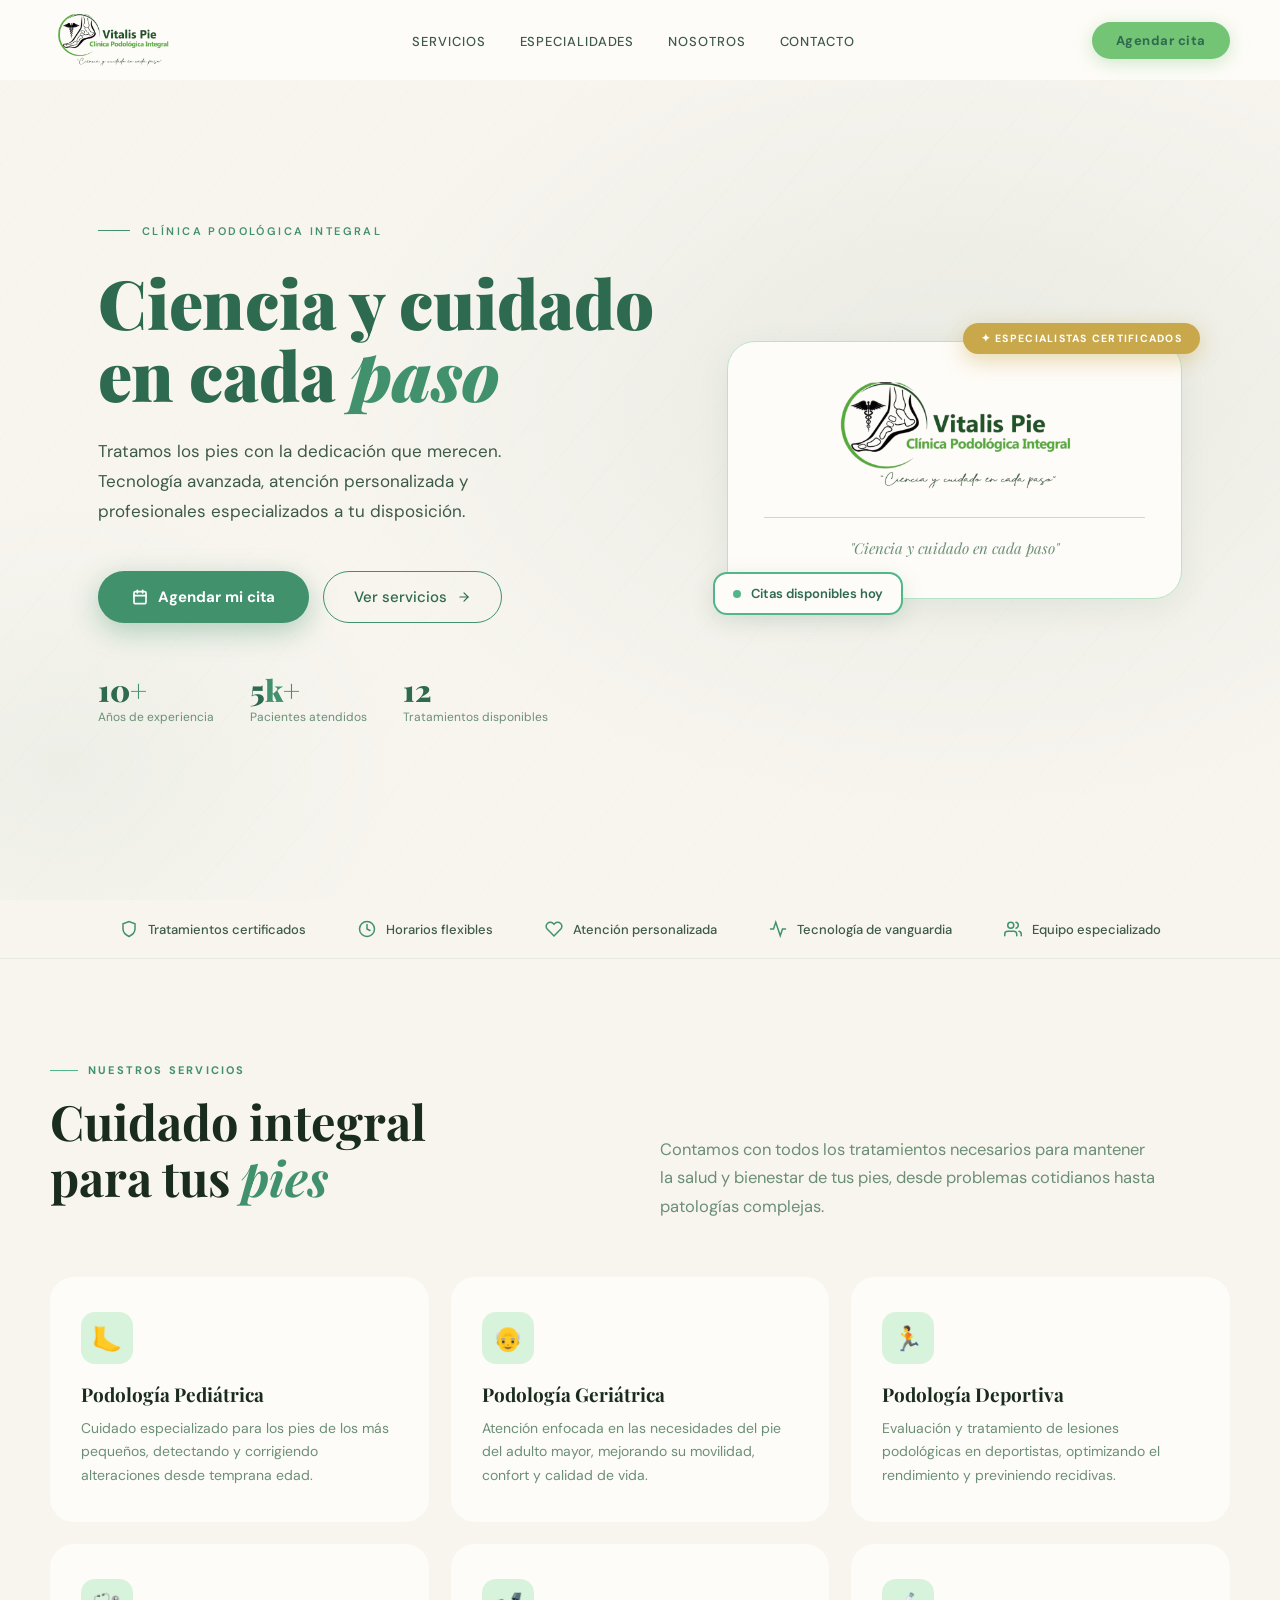
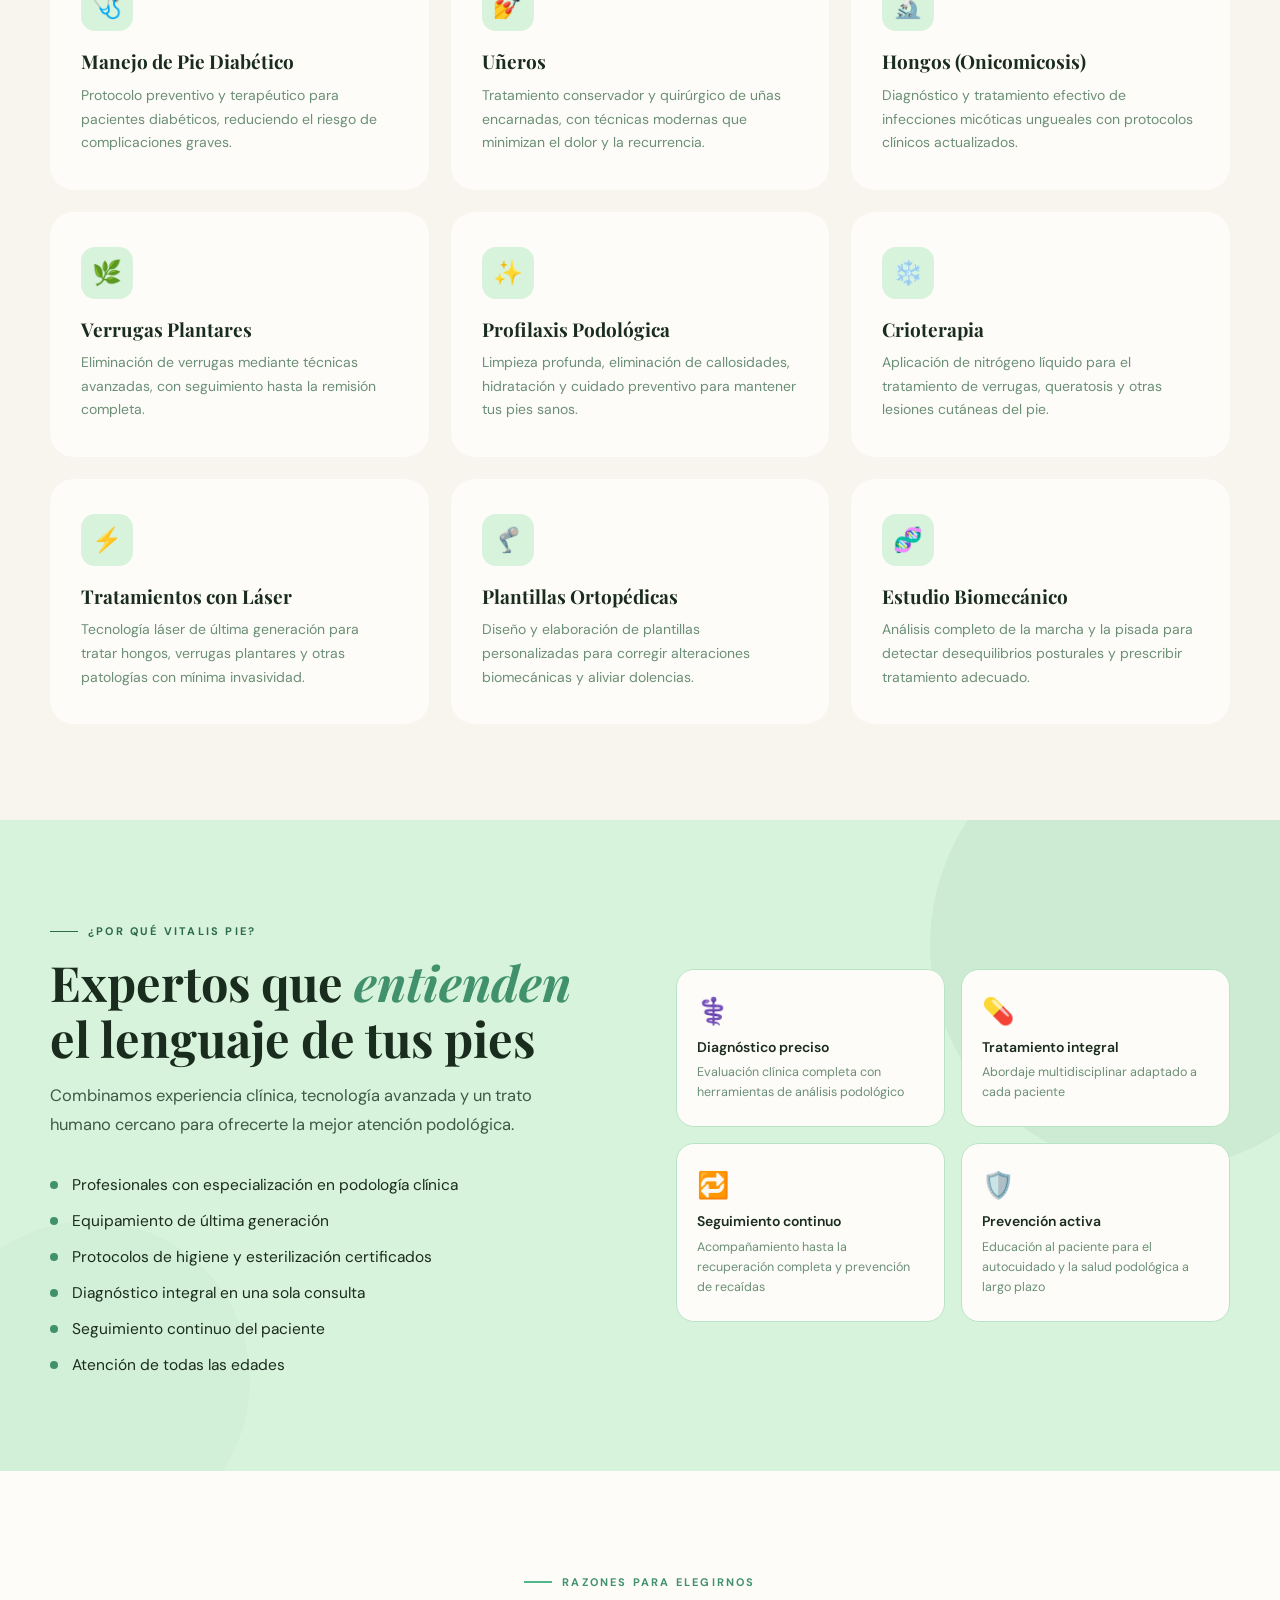
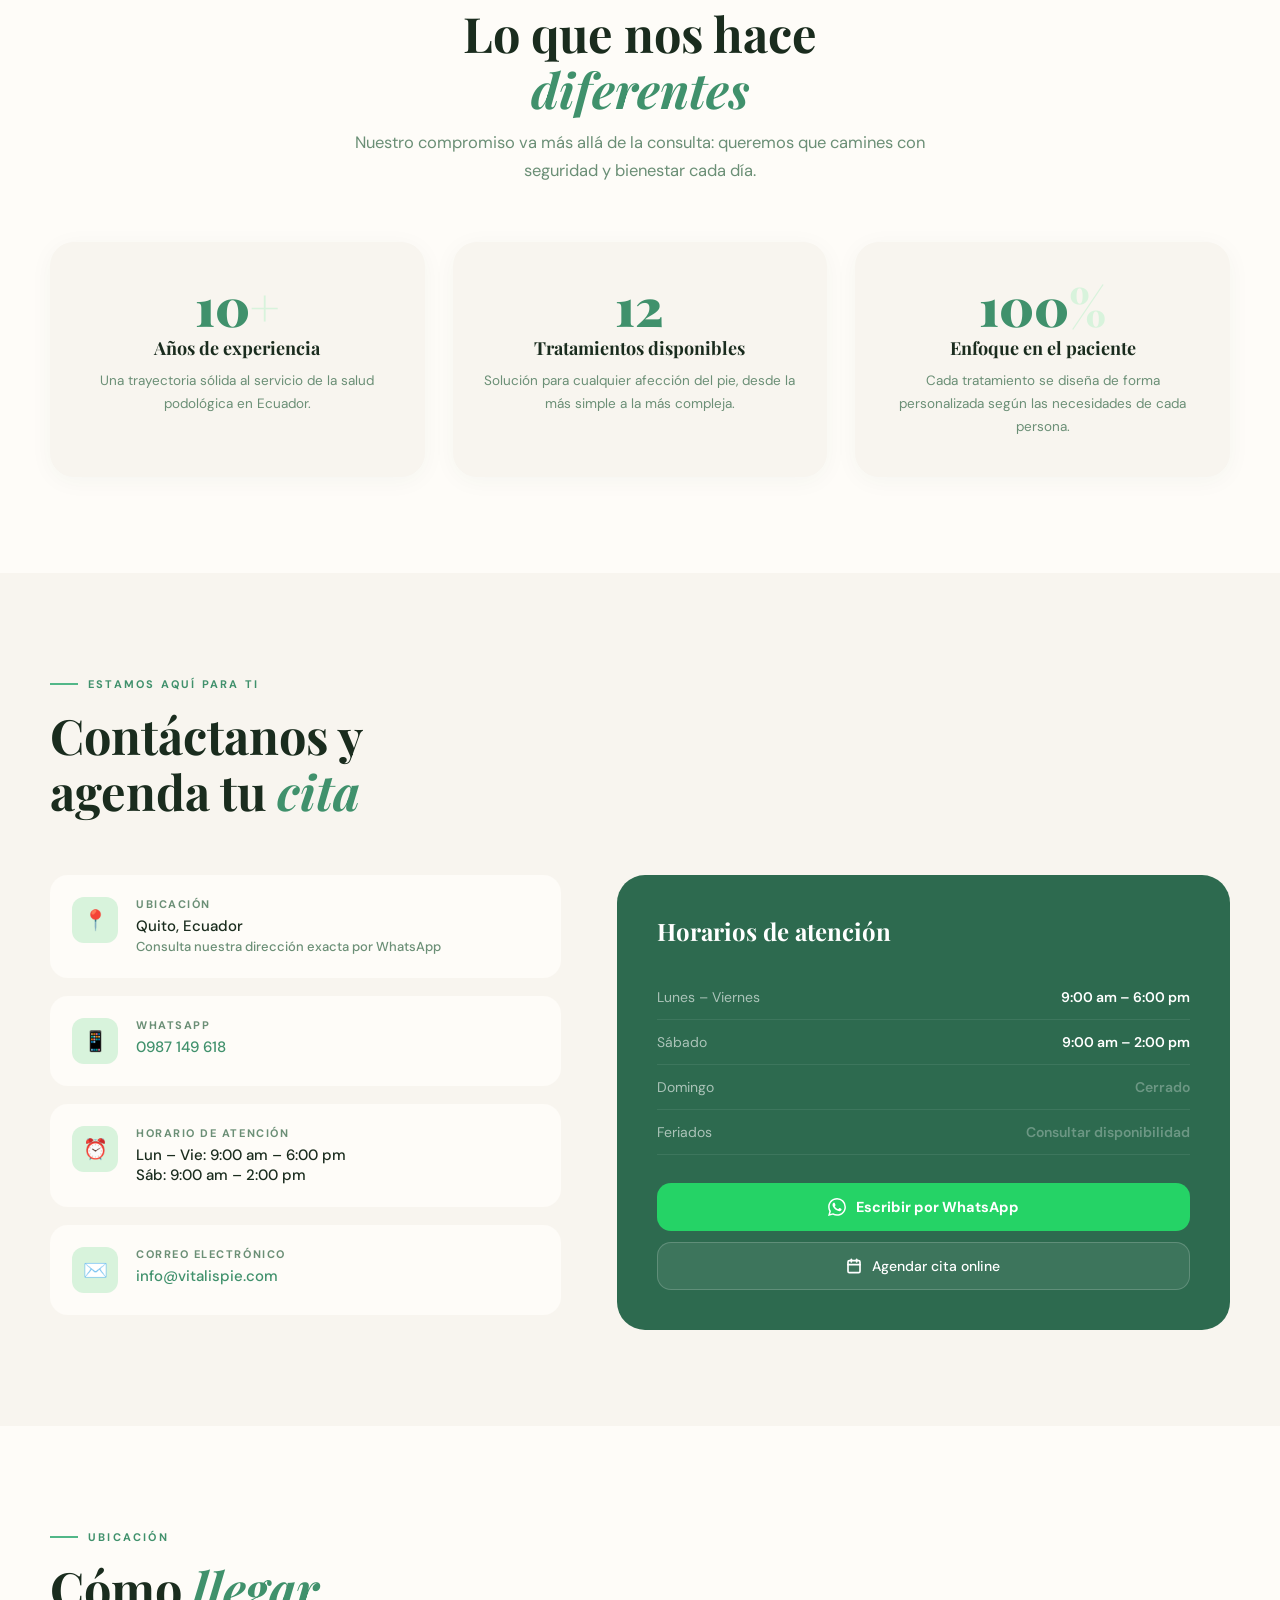
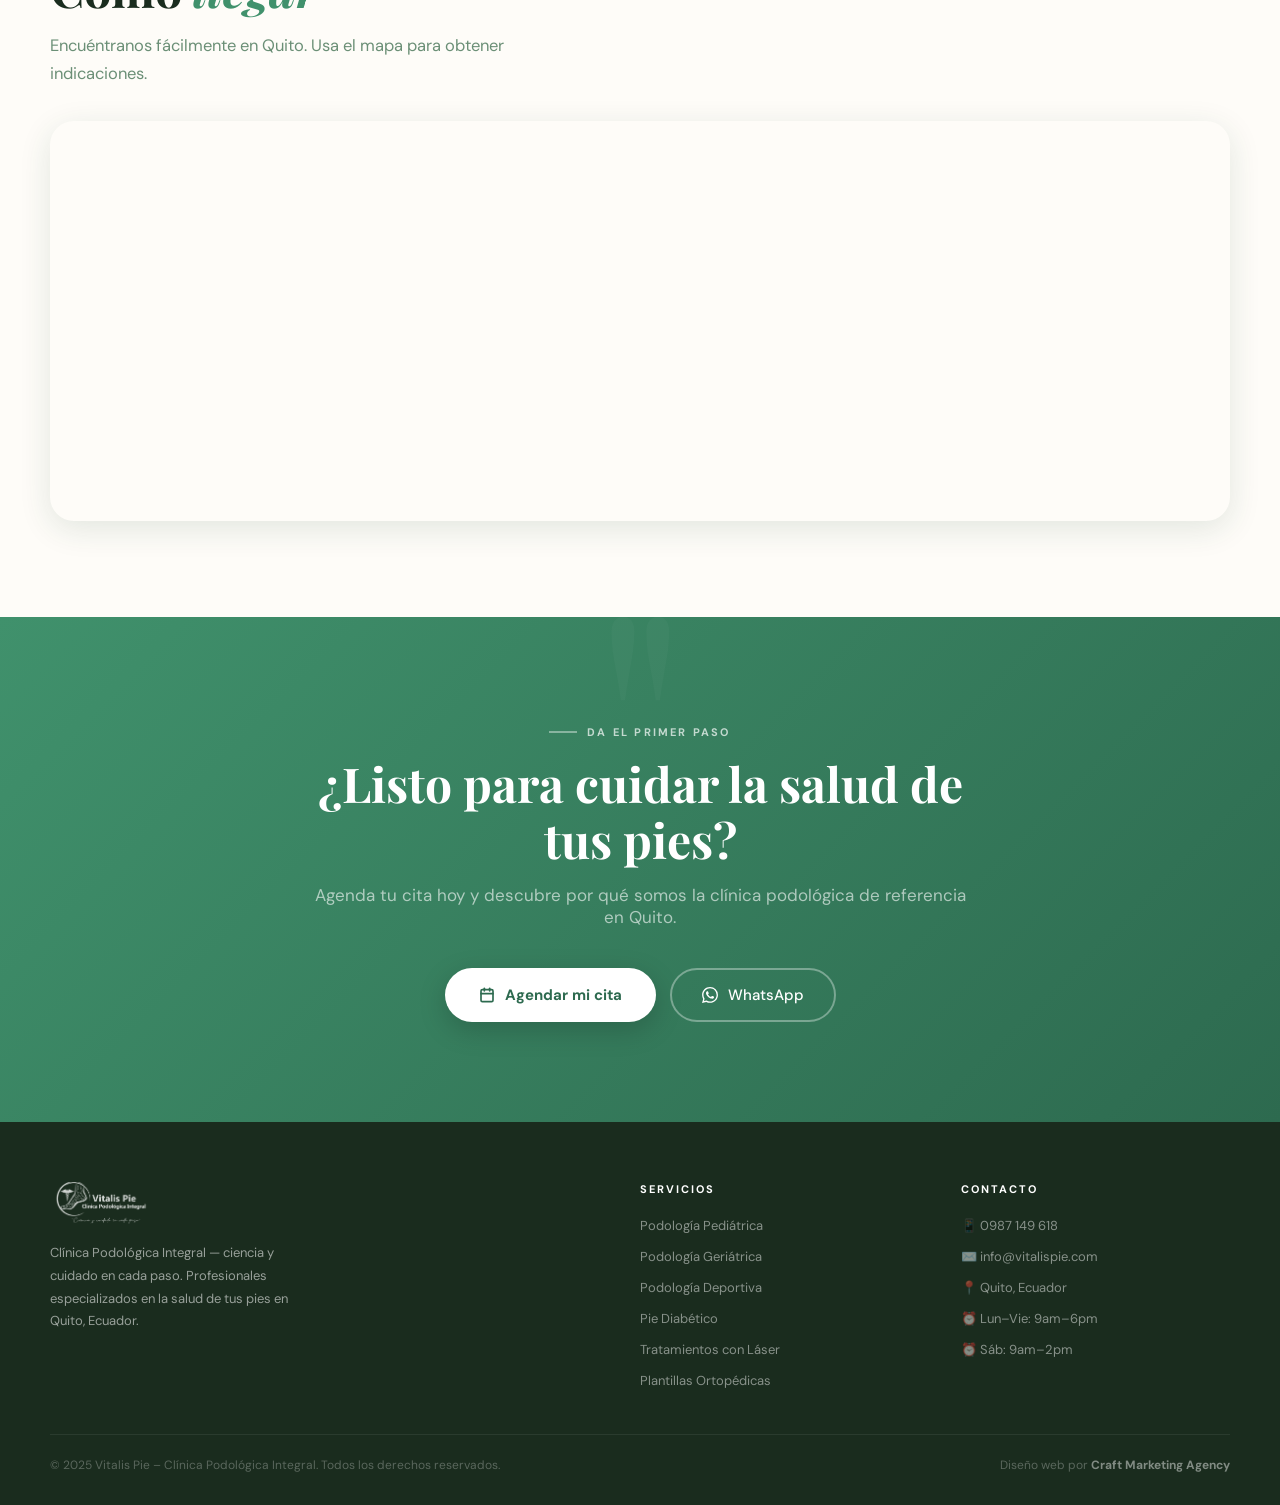
==== commit b4a37884: "rebranding + feature calendly" ====
--- a/index.html
+++ b/index.html
@@ -12,7 +12,7 @@
 <body>
 
 <!-- ═══════ NAV ═══════ -->
-<nav id="navbar" class="transparent">
+<nav id="navbar">
   <div class="nav-inner">
     <a href="#" class="nav-logo">
       <img src="media/img/logo.webp" alt="Vitalis Pie" />
@@ -437,46 +437,16 @@
   </div>
 </footer>
 
-<!-- ═══════ MODAL AGENDAR CITA ═══════ -->
+<!-- ═══════ MODAL AGENDAR CITA (Calendly) ═══════ -->
 <div class="modal-overlay" id="citaModal">
   <div class="modal-box">
     <button class="modal-close" onclick="closeModal()">✕</button>
-    <h3>Agendar tu cita</h3>
-    <p class="modal-sub">Completa el formulario y nos pondremos en contacto contigo para confirmar.</p>
-
-    <div class="fg">
-      <label>Nombre completo</label>
-      <input type="text" placeholder="Tu nombre" />
-    </div>
-    <div class="fg">
-      <label>Teléfono / WhatsApp</label>
-      <input type="tel" placeholder="0987 000 000" />
-    </div>
-    <div class="fg">
-      <label>Servicio de interés</label>
-      <select>
-        <option value="">Selecciona un servicio…</option>
-        <option>Podología Pediátrica</option>
-        <option>Podología Geriátrica</option>
-        <option>Podología Deportiva</option>
-        <option>Manejo de Pie Diabético</option>
-        <option>Uñeros</option>
-        <option>Hongos (Onicomicosis)</option>
-        <option>Verrugas Plantares</option>
-        <option>Profilaxis Podológica</option>
-        <option>Crioterapia</option>
-        <option>Tratamientos con Láser</option>
-        <option>Plantillas Ortopédicas</option>
-        <option>Estudio Biomecánico</option>
-        <option>Terapia del Dolor</option>
-        <option>No sé / Consulta general</option>
-      </select>
-    </div>
-    <div class="fg">
-      <label>Mensaje adicional (opcional)</label>
-      <textarea placeholder="Cuéntanos brevemente tu caso…"></textarea>
-    </div>
-    <button class="modal-submit" onclick="submitForm()">Solicitar cita →</button>
+    <h3 class="modal-title">Agenda tu cita ahora</h3>
+    <p class="modal-sub">Selecciona el día y horario que mejor se adapte a ti. Te esperamos.</p>
+    <div class="calendly-container">
+      <!-- Reemplaza la URL de abajo con tu enlace de Calendly -->
+      <iframe src="https://calendly.com/tu-enlace-aqui" width="100%" height="500" frameborder="0"></iframe>
+    </div>
   </div>
 </div>
 
--- a/assets/style.css
+++ b/assets/style.css
@@ -30,12 +30,11 @@
 /* ─── NAV ─── */
 nav {
   position: fixed; top: 0; left: 0; right: 0; z-index: 1000;
-  transition: background 0.4s, box-shadow 0.4s;
+  background: var(--warm-white);
+  transition: box-shadow 0.4s;
   padding: 0 48px;
 }
 nav.scrolled {
-  background: rgba(254,252,248,0.96);
-  backdrop-filter: blur(16px);
   box-shadow: 0 2px 28px rgba(26,77,46,0.07);
 }
 .nav-inner {
@@ -48,10 +47,9 @@
 .nav-links { display: flex; gap: 34px; list-style: none; }
 .nav-links a {
   font-size: 13px; font-weight: 500; letter-spacing: 0.07em;
-  text-transform: uppercase; color: white; text-decoration: none;
+  text-transform: uppercase; color: var(--text-mid); text-decoration: none;
   transition: color 0.2s; position: relative;
 }
-nav.scrolled .nav-links a { color: var(--text-mid); }
 .nav-links a::after {
   content: ''; position: absolute; bottom: -4px; left: 0;
   width: 0; height: 1.5px; background: var(--green-bright);
@@ -66,27 +64,26 @@
   padding: 10px 24px; border-radius: 50px; text-decoration: none;
   transition: all 0.25s; box-shadow: 0 4px 18px rgba(116,196,118,0.35);
 }
-nav.transparent .nav-cta { background: white; }
 .nav-cta:hover { background: white; transform: translateY(-1px); }
 
 /* ─── HERO ─── */
 .hero {
   min-height: 100vh;
-  background: var(--green-deep);
+  background: var(--cream);
   position: relative; overflow: hidden;
   display: flex; align-items: center;
 }
 .hero-glow {
   position: absolute; inset: 0; pointer-events: none;
   background:
-    radial-gradient(ellipse 70% 65% at 75% 45%, rgba(82,183,136,0.18) 0%, transparent 70%),
-    radial-gradient(ellipse 45% 50% at 5% 85%, rgba(116,196,118,0.10) 0%, transparent 60%);
+    radial-gradient(ellipse 70% 65% at 75% 45%, rgba(45,106,79,0.08) 0%, transparent 70%),
+    radial-gradient(ellipse 45% 50% at 5% 85%, rgba(64,145,108,0.06) 0%, transparent 60%);
 }
 .hero-stripes {
-  position: absolute; inset: 0; opacity: 0.025;
+  position: absolute; inset: 0; opacity: 0.015;
   background-image: repeating-linear-gradient(
     -50deg,
-    rgba(255,255,255,1) 0px, rgba(255,255,255,1) 1px,
+    rgba(45,106,79,1) 0px, rgba(45,106,79,1) 1px,
     transparent 1px, transparent 44px
   );
 }
@@ -102,46 +99,46 @@
 /* Left */
 .hero-eyebrow {
   display: inline-flex; align-items: center; gap: 12px;
-  color: var(--green-lime); font-size: 11px; font-weight: 600;
+  color: var(--green-mid); font-size: 11px; font-weight: 600;
   letter-spacing: 0.22em; text-transform: uppercase; margin-bottom: 28px;
 }
-.hero-eyebrow-line { width: 32px; height: 1px; background: var(--green-lime); }
+.hero-eyebrow-line { width: 32px; height: 1px; background: var(--green-mid); }
 .hero h1 {
   font-family: 'Playfair Display', serif;
   font-size: clamp(44px, 5.5vw, 68px);
   font-weight: 900; line-height: 1.06;
-  color: white; margin-bottom: 26px;
-}
-.hero h1 em { font-style: italic; color: var(--green-lime); }
+  color: var(--green-deep); margin-bottom: 26px;
+}
+.hero h1 em { font-style: italic; color: var(--green-mid); }
 .hero-desc {
-  font-size: 17px; line-height: 1.78; color: rgba(255,255,255,0.6);
+  font-size: 17px; line-height: 1.78; color: var(--text-mid);
   margin-bottom: 44px; max-width: 460px;
 }
 .hero-actions { display: flex; gap: 14px; flex-wrap: wrap; }
 .btn-hero-primary {
   display: inline-flex; align-items: center; gap: 10px;
-  background: var(--green-lime); color: var(--green-deep);
+  background: var(--green-mid); color: white;
   font-weight: 700; font-size: 15px; padding: 15px 34px;
   border-radius: 50px; text-decoration: none; transition: all 0.25s;
-  box-shadow: 0 8px 28px rgba(116,196,118,0.38);
-}
-.btn-hero-primary:hover { background: white; transform: translateY(-2px); }
+  box-shadow: 0 8px 28px rgba(64,145,108,0.38);
+}
+.btn-hero-primary:hover { background: var(--green-deep); transform: translateY(-2px); }
 .btn-hero-secondary {
   display: inline-flex; align-items: center; gap: 10px;
-  background: transparent; color: rgba(255,255,255,0.85);
+  background: transparent; color: var(--green-deep);
   font-weight: 500; font-size: 15px; padding: 15px 30px;
   border-radius: 50px; text-decoration: none; transition: all 0.25s;
-  border: 1.5px solid rgba(255,255,255,0.28);
-}
-.btn-hero-secondary:hover { border-color: rgba(255,255,255,0.65); color: white; }
+  border: 1.5px solid var(--green-mid);
+}
+.btn-hero-secondary:hover { border-color: var(--green-deep); color: var(--green-deep); }
 
 /* Right – floating card */
 .hero-visual { position: relative; }
 .hero-card {
-  background: rgba(255,255,255,0.07);
-  border: 1px solid rgba(255,255,255,0.12);
+  background: var(--warm-white);
+  border: 1px solid var(--green-light);
   border-radius: 28px; padding: 40px 36px;
-  backdrop-filter: blur(14px);
+  box-shadow: 0 8px 32px rgba(45,106,79,0.08);
   animation: floatY 7s ease-in-out infinite;
 }
 @keyframes floatY {
@@ -155,8 +152,8 @@
 .hero-card-slogan {
   text-align: center;
   font-family: 'Playfair Display', serif; font-style: italic;
-  font-size: 15px; color: rgba(255,255,255,0.58);
-  border-top: 1px solid rgba(255,255,255,0.12);
+  font-size: 15px; color: var(--text-light);
+  border-top: 1px solid var(--green-light);
   padding-top: 20px;
 }
 .badge-gold {
@@ -169,10 +166,10 @@
 }
 .badge-online {
   position: absolute; bottom: -16px; left: -14px;
-  background: var(--green-deep); border: 2px solid var(--green-bright);
-  color: white; font-size: 13px; font-weight: 600;
+  background: var(--warm-white); border: 2px solid var(--green-bright);
+  color: var(--green-deep); font-size: 13px; font-weight: 600;
   padding: 11px 18px; border-radius: 14px;
-  box-shadow: 0 6px 22px rgba(26,77,46,0.35);
+  box-shadow: 0 6px 22px rgba(45,106,79,0.15);
   display: flex; align-items: center; gap: 10px;
 }
 .dot-pulse { width: 8px; height: 8px; border-radius: 50%; background: var(--green-bright); animation: pulse 2s infinite; }
@@ -184,10 +181,10 @@
 }
 .hero-stat-num {
   font-family: 'Playfair Display', serif;
-  font-size: 30px; font-weight: 900; color: white; line-height: 1;
-}
-.hero-stat-num span { color: var(--green-lime); }
-.hero-stat-label { font-size: 12px; color: rgba(255,255,255,0.5); margin-top: 4px; }
+  font-size: 30px; font-weight: 900; color: var(--green-deep); line-height: 1;
+}
+.hero-stat-num span { color: var(--green-mid); }
+.hero-stat-label { font-size: 12px; color: var(--text-light); margin-top: 4px; }
 
 /* ─── TRUST BAR ─── */
 .trust-bar {
@@ -224,7 +221,7 @@
 .section-sub { font-size: 16.5px; color: var(--text-light); line-height: 1.72; max-width: 500px; }
 
 /* ─── SERVICIOS ─── */
-#servicios { background: var(--warm-white); }
+#servicios { background: var(--cream); }
 .section-header {
   display: grid; grid-template-columns: 1fr 1fr; gap: 40px;
   align-items: end; margin-bottom: 56px;
@@ -234,7 +231,7 @@
   gap: 22px;
 }
 .svc-card {
-  background: var(--cream); border-radius: var(--radius-card);
+  background: var(--warm-white); border-radius: var(--radius-card);
   padding: 34px 30px;
   border: 1.5px solid transparent;
   transition: all 0.32s ease; position: relative; overflow: hidden;
@@ -267,7 +264,7 @@
 
 /* ─── ESPECIALIDADES BAND ─── */
 #especialidades {
-  background: var(--green-deep);
+  background: var(--green-pale);
   padding: 96px 48px;
   position: relative; overflow: hidden;
 }
@@ -275,58 +272,58 @@
   content: '';
   position: absolute; top: -100px; right: -100px;
   width: 450px; height: 450px; border-radius: 50%;
-  background: rgba(82,183,136,0.09);
+  background: rgba(45,106,79,0.06);
 }
 #especialidades::after {
   content: '';
   position: absolute; bottom: -70px; left: -70px;
   width: 320px; height: 320px; border-radius: 50%;
-  background: rgba(116,196,118,0.06);
+  background: rgba(64,145,108,0.04);
 }
 .espec-inner {
   max-width: 1180px; margin: 0 auto;
   position: relative; z-index: 2;
   display: grid; grid-template-columns: 1fr 1fr; gap: 72px; align-items: center;
 }
-#especialidades .section-tag { color: var(--green-lime); }
-#especialidades .section-tag::before { background: var(--green-lime); }
-#especialidades .section-title { color: white; }
-#especialidades .section-title em { color: var(--green-lime); }
-#especialidades .section-sub { color: rgba(255,255,255,0.58); }
+#especialidades .section-tag { color: var(--green-deep); }
+#especialidades .section-tag::before { background: var(--green-deep); }
+#especialidades .section-title { color: var(--text-dark); }
+#especialidades .section-title em { color: var(--green-mid); }
+#especialidades .section-sub { color: var(--text-mid); }
 .espec-list { list-style: none; display: flex; flex-direction: column; gap: 16px; margin-top: 36px; }
 .espec-list li {
   display: flex; align-items: center; gap: 14px;
-  color: rgba(255,255,255,0.82); font-size: 15.5px;
+  color: var(--text-dark); font-size: 15.5px;
 }
 .espec-dot {
   width: 8px; height: 8px; border-radius: 50%;
-  background: var(--green-lime); flex-shrink: 0;
+  background: var(--green-mid); flex-shrink: 0;
 }
 .espec-grid-cards {
   display: grid; grid-template-columns: 1fr 1fr; gap: 16px;
 }
 .espec-mini-card {
-  background: rgba(255,255,255,0.06);
-  border: 1px solid rgba(255,255,255,0.1);
+  background: var(--warm-white);
+  border: 1px solid var(--green-light);
   border-radius: 18px; padding: 24px 20px;
   transition: background 0.25s;
 }
-.espec-mini-card:hover { background: rgba(255,255,255,0.10); }
+.espec-mini-card:hover { background: var(--cream); }
 .espec-mini-card .em { font-size: 26px; margin-bottom: 10px; }
 .espec-mini-card h4 {
-  font-size: 14px; font-weight: 600; color: white;
+  font-size: 14px; font-weight: 600; color: var(--text-dark);
   margin-bottom: 6px; line-height: 1.3;
 }
-.espec-mini-card p { font-size: 12.5px; color: rgba(255,255,255,0.5); line-height: 1.6; }
+.espec-mini-card p { font-size: 12.5px; color: var(--text-light); line-height: 1.6; }
 
 /* ─── POR QUÉ NOSOTROS ─── */
-#nosotros { background: var(--cream); }
+#nosotros { background: var(--warm-white); }
 .nosotros-grid {
   display: grid; grid-template-columns: repeat(3,1fr);
   gap: 28px; margin-top: 56px;
 }
 .nosotros-card {
-  background: white; border-radius: var(--radius-card);
+  background: var(--cream); border-radius: var(--radius-card);
   padding: 38px 28px; text-align: center;
   box-shadow: 0 4px 24px rgba(26,77,46,0.04);
   transition: transform 0.28s, box-shadow 0.28s;
@@ -345,7 +342,7 @@
 .nosotros-card p { font-size: 13.5px; color: var(--text-light); line-height: 1.7; }
 
 /* ─── CONTACTO ─── */
-#contacto { background: var(--warm-white); }
+#contacto { background: var(--cream); }
 .contacto-layout {
   display: grid; grid-template-columns: 1fr 1.2fr;
   gap: 56px; align-items: start; margin-top: 56px;
@@ -353,7 +350,7 @@
 .contacto-items { display: flex; flex-direction: column; gap: 18px; }
 .contacto-card {
   display: flex; gap: 18px; align-items: flex-start;
-  background: var(--cream); border-radius: 18px; padding: 22px;
+  background: var(--warm-white); border-radius: 18px; padding: 22px;
 }
 .contacto-icon-box {
   width: 46px; height: 46px; border-radius: 12px;
@@ -443,6 +440,48 @@
 }
 .btn-cta-outline:hover { border-color: white; background: rgba(255,255,255,0.07); }
 
+/* ─── MODAL ─── */
+.modal-overlay {
+  position: fixed; inset: 0; z-index: 9999;
+  background: rgba(15,30,18,0.72); backdrop-filter: blur(10px);
+  display: none; align-items: center; justify-content: center; padding: 20px;
+}
+.modal-overlay.open { display: flex; }
+.modal-box {
+  background: var(--warm-white); border-radius: 28px;
+  padding: 48px; max-width: 700px; width: 100%;
+  position: relative; box-shadow: 0 40px 90px rgba(0,0,0,0.22);
+  animation: zoomIn .3s ease;
+}
+@keyframes zoomIn {
+  from { opacity: 0; transform: scale(.94) translateY(18px); }
+  to   { opacity: 1; transform: scale(1) translateY(0); }
+}
+.modal-close {
+  position: absolute; top: 18px; right: 18px;
+  background: var(--cream); border: none; cursor: pointer;
+  width: 36px; height: 36px; border-radius: 50%;
+  display: flex; align-items: center; justify-content: center;
+  font-size: 18px; color: var(--text-mid); transition: background .2s;
+}
+.modal-close:hover { background: var(--green-pale); }
+.modal-title {
+  font-family: 'Playfair Display', serif;
+  font-size: 25px; font-weight: 700; margin-bottom: 6px;
+  color: var(--text-dark);
+}
+.modal-sub {
+  font-size: 14px; color: var(--text-light); margin-bottom: 26px;
+}
+.calendly-container {
+  width: 100%; min-height: 500px;
+  border-radius: 16px; overflow: hidden;
+}
+.calendly-container iframe {
+  width: 100%; height: 100%; min-height: 500px;
+  border: none;
+}
+
 /* ─── FOOTER ─── */
 footer {
   background: var(--text-dark); color: rgba(255,255,255,0.55);
@@ -473,59 +512,6 @@
   flex-wrap: wrap; gap: 8px;
 }
 
-/* ─── MODAL ─── */
-.modal-overlay {
-  position: fixed; inset: 0; z-index: 9999;
-  background: rgba(15,30,18,0.72); backdrop-filter: blur(10px);
-  display: none; align-items: center; justify-content: center; padding: 20px;
-}
-.modal-overlay.open { display: flex; }
-.modal-box {
-  background: var(--warm-white); border-radius: 28px;
-  padding: 48px; max-width: 460px; width: 100%;
-  position: relative; box-shadow: 0 40px 90px rgba(0,0,0,0.22);
-  animation: zoomIn .3s ease;
-}
-@keyframes zoomIn {
-  from { opacity: 0; transform: scale(.94) translateY(18px); }
-  to   { opacity: 1; transform: scale(1) translateY(0); }
-}
-.modal-close {
-  position: absolute; top: 18px; right: 18px;
-  background: var(--cream); border: none; cursor: pointer;
-  width: 36px; height: 36px; border-radius: 50%;
-  display: flex; align-items: center; justify-content: center;
-  font-size: 18px; color: var(--text-mid); transition: background .2s;
-}
-.modal-close:hover { background: var(--green-pale); }
-.modal-box h3 {
-  font-family: 'Playfair Display', serif;
-  font-size: 25px; font-weight: 700; margin-bottom: 6px;
-}
-.modal-sub { font-size: 14px; color: var(--text-light); margin-bottom: 26px; }
-.fg { margin-bottom: 14px; }
-.fg label {
-  font-size: 11.5px; font-weight: 600; letter-spacing: 0.1em;
-  text-transform: uppercase; color: var(--text-mid);
-  display: block; margin-bottom: 6px;
-}
-.fg input, .fg select, .fg textarea {
-  width: 100%; padding: 11px 15px;
-  border: 1.5px solid rgba(26,77,46,0.14); border-radius: 12px;
-  font-family: 'DM Sans', sans-serif; font-size: 14.5px;
-  background: var(--cream); color: var(--text-dark);
-  outline: none; transition: border-color .2s;
-  appearance: none;
-}
-.fg input:focus, .fg select:focus, .fg textarea:focus { border-color: var(--green-bright); }
-.fg textarea { resize: vertical; min-height: 86px; }
-.modal-submit {
-  width: 100%; padding: 15px; border: none; cursor: pointer;
-  background: var(--green-mid); color: white;
-  font-family: 'DM Sans', sans-serif; font-weight: 700; font-size: 15px;
-  border-radius: 14px; transition: all .25s; margin-top: 6px;
-}
-.modal-submit:hover { background: var(--green-deep); transform: translateY(-1px); }
 
 /* ─── RESPONSIVE ─── */
 @media (max-width: 960px) {
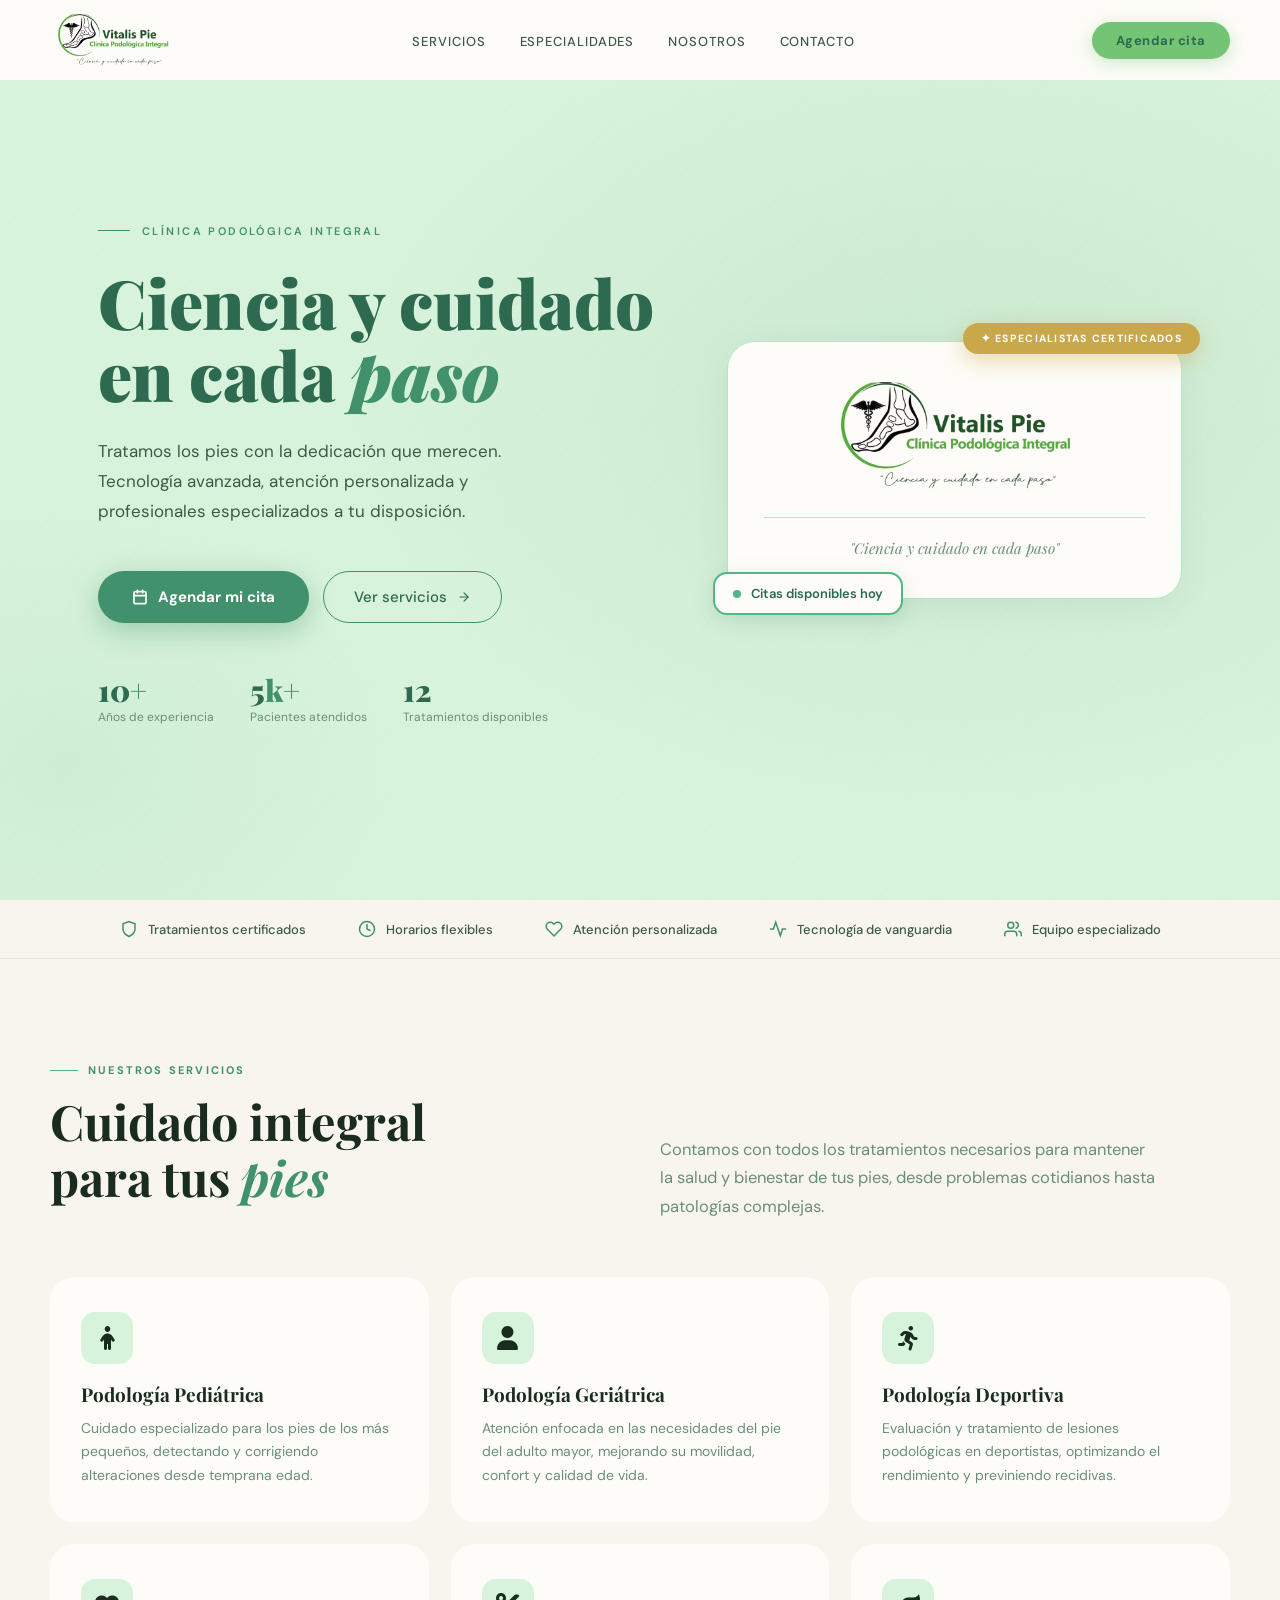
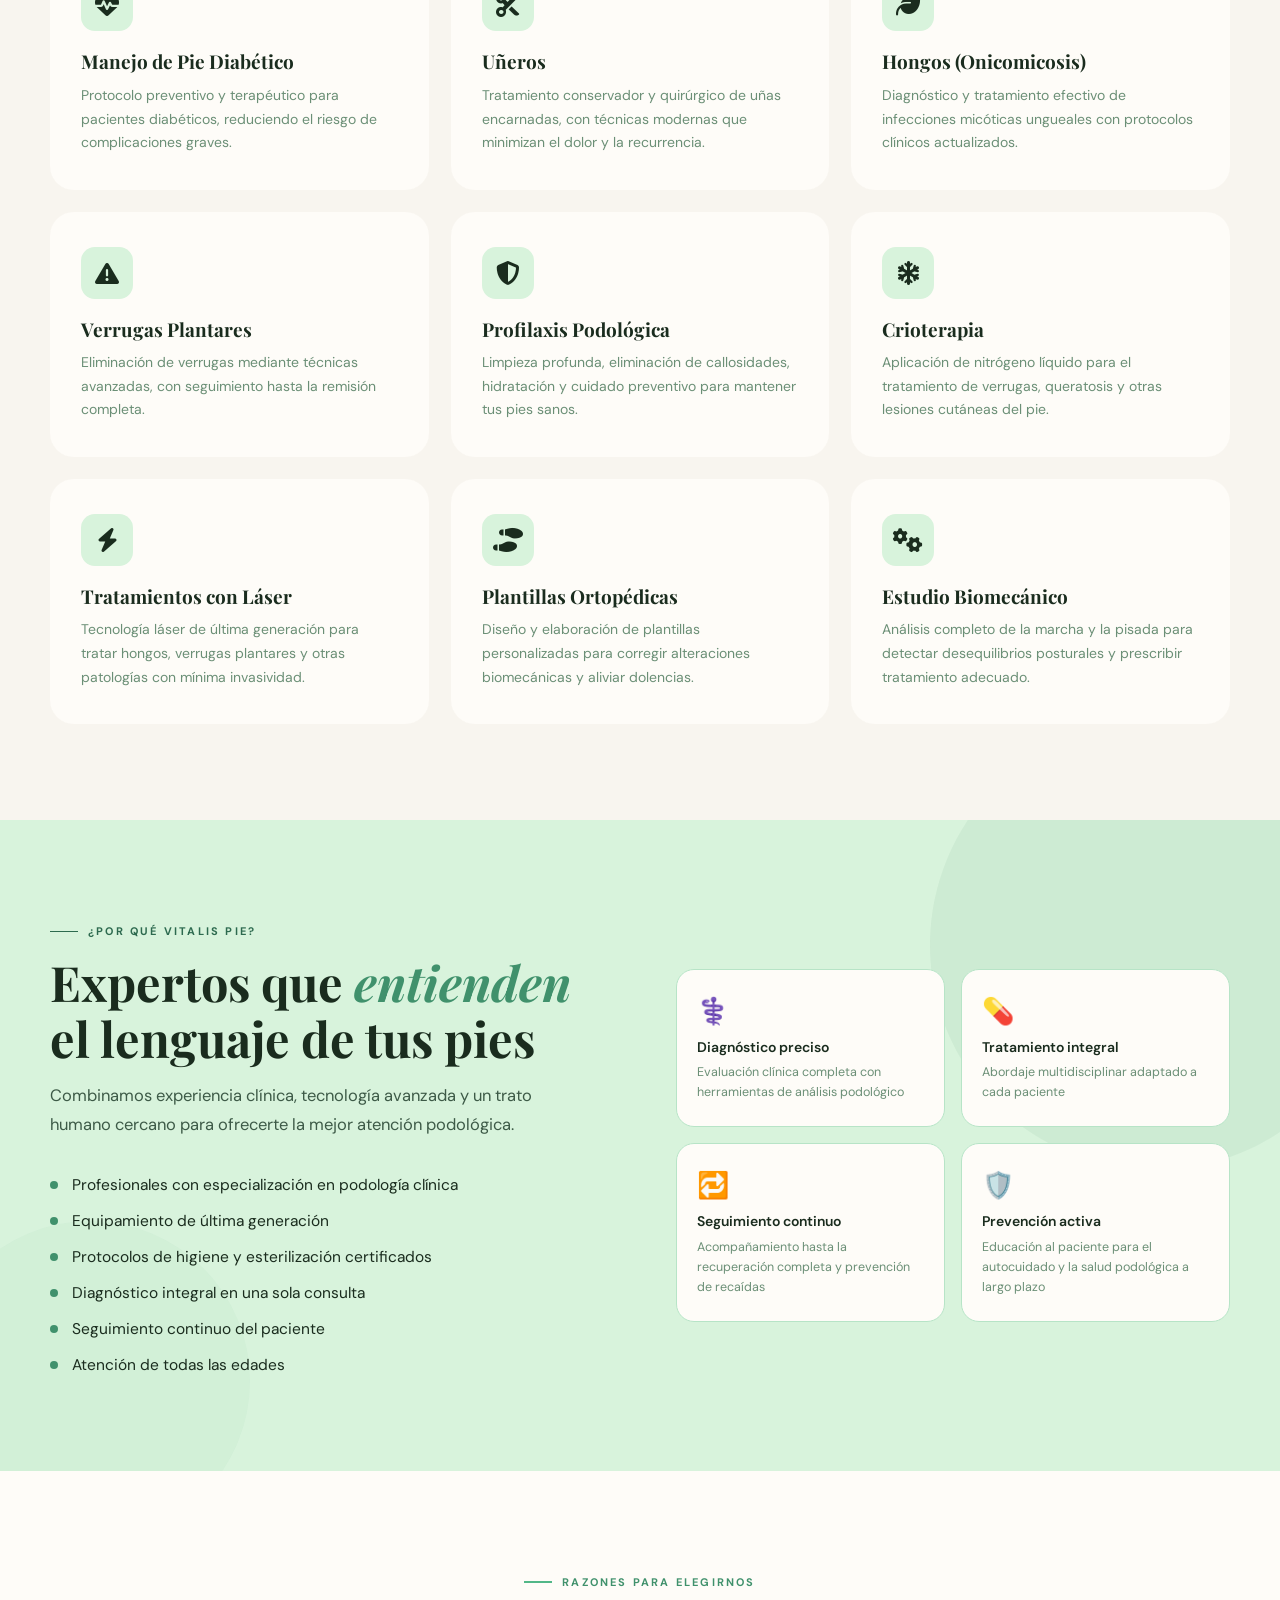
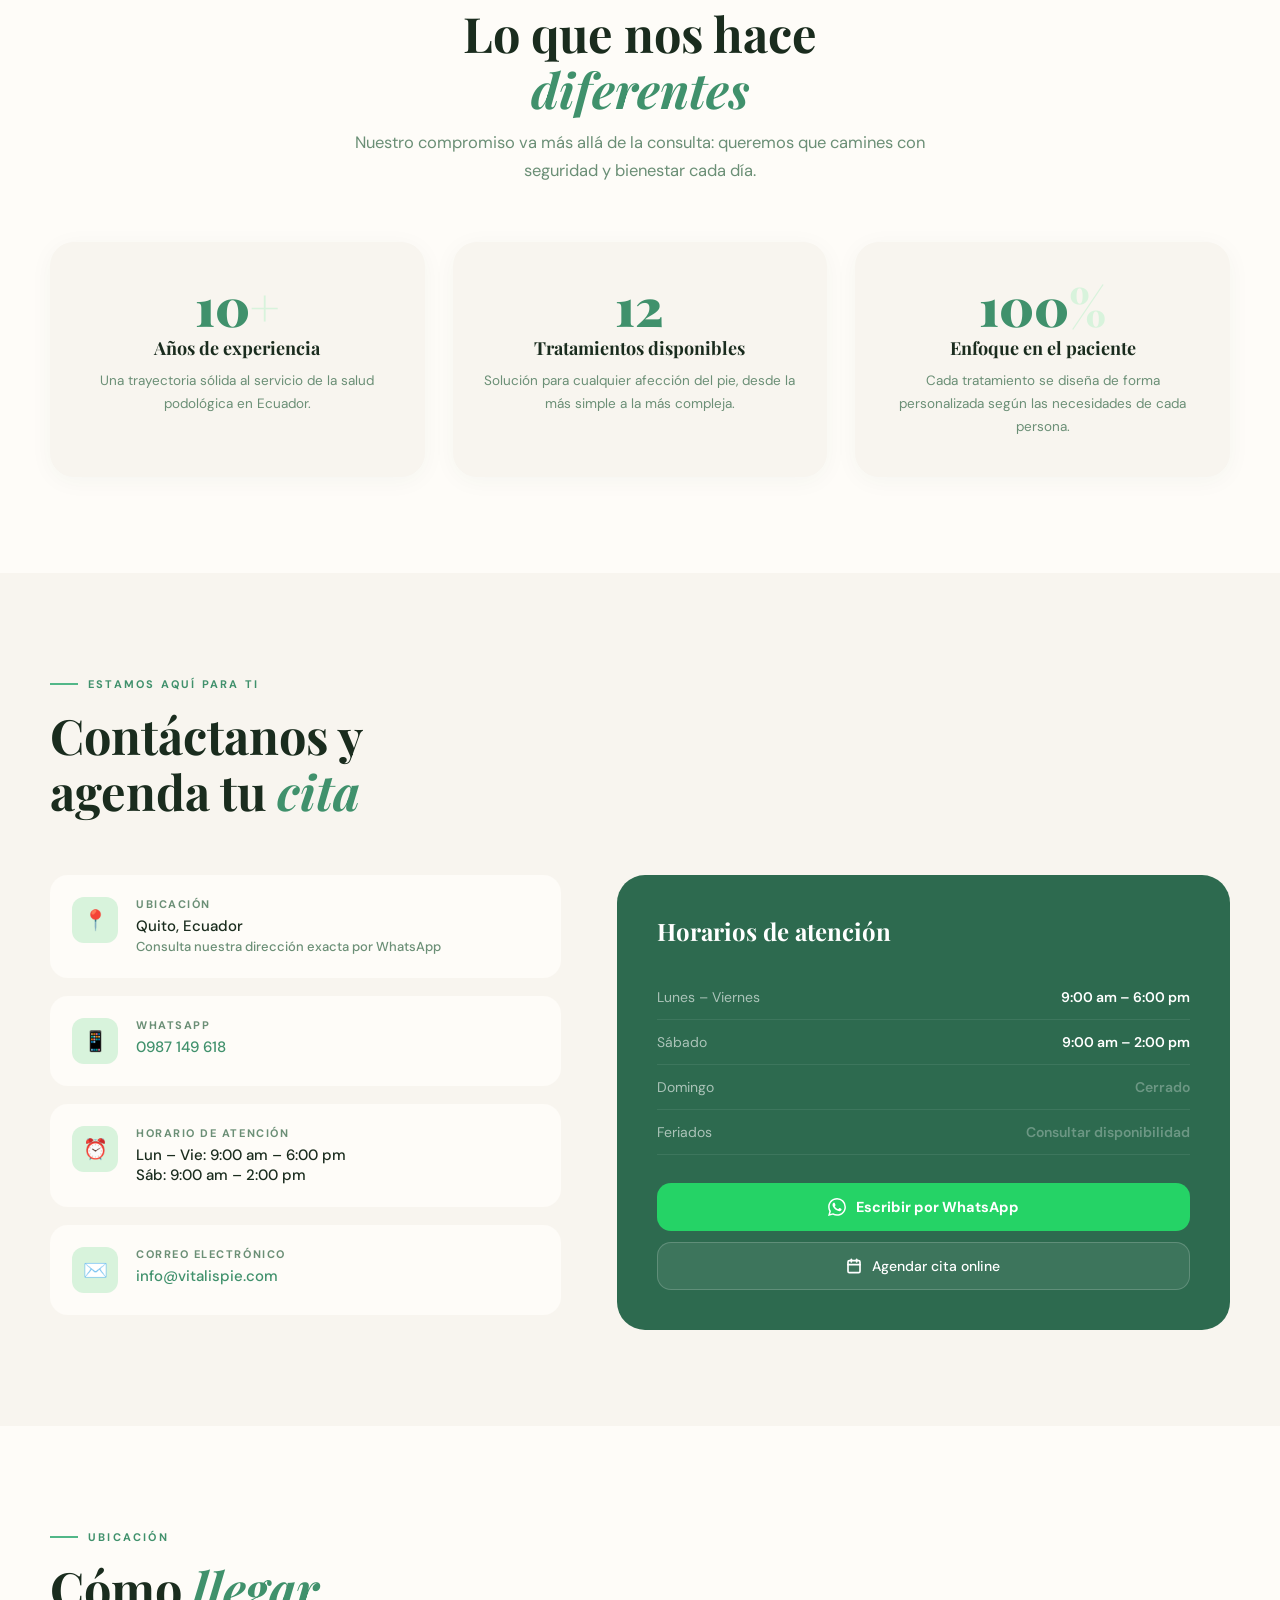
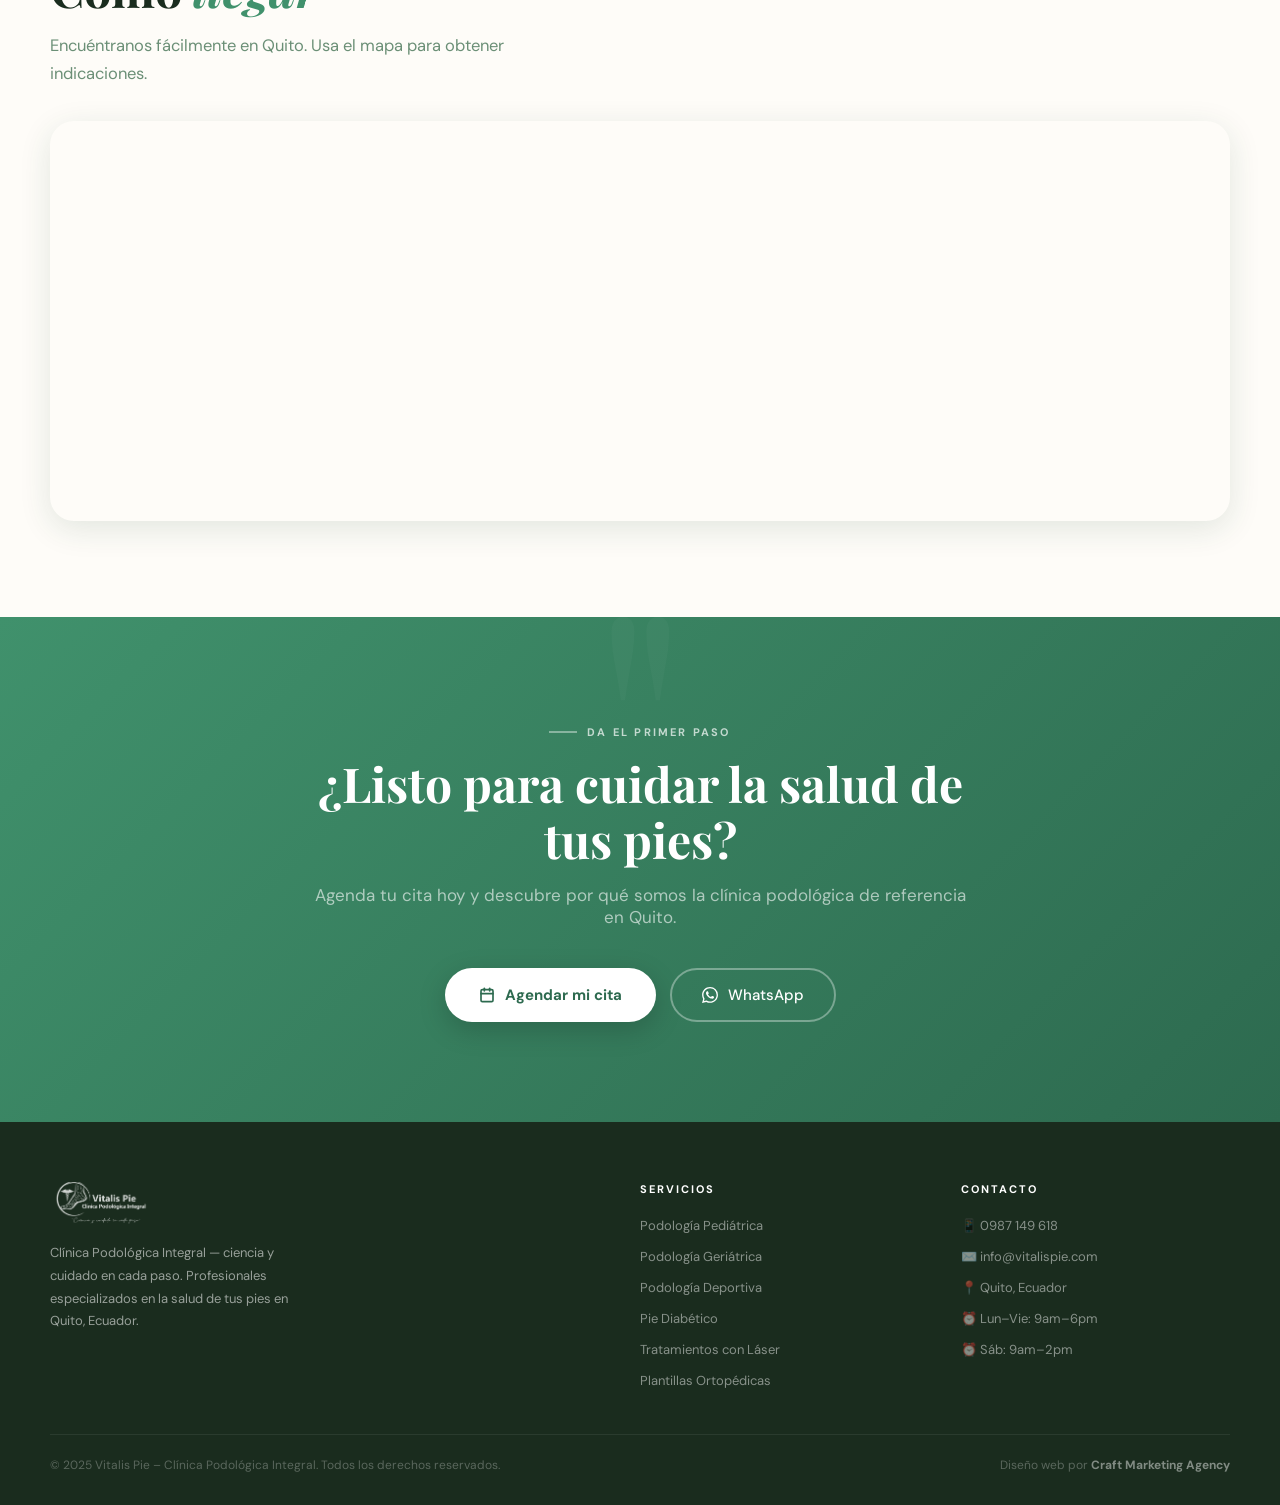
==== commit a88ac933: "rebranding page" ====
--- a/index.html
+++ b/index.html
@@ -8,6 +8,7 @@
   <link rel="preconnect" href="https://fonts.gstatic.com" crossorigin>
   <link href="https://fonts.googleapis.com/css2?family=Playfair+Display:ital,wght@0,400;0,700;0,900;1,400&family=DM+Sans:opsz,wght@9..40,300;9..40,400;9..40,500;9..40,600;9..40,700&display=swap" rel="stylesheet">
   <link rel="stylesheet" href="assets/style.css">
+  <link rel="stylesheet" href="https://cdnjs.cloudflare.com/ajax/libs/font-awesome/6.5.1/css/all.min.css" crossorigin="anonymous" referrerpolicy="no-referrer" />
 </head>
 <body>
 
@@ -133,73 +134,73 @@
     <div class="servicios-grid">
 
       <div class="svc-card">
-        <div class="svc-icon">🦶</div>
+        <div class="svc-icon"><i class="fas fa-child"></i></div>
         <h3>Podología Pediátrica</h3>
         <p>Cuidado especializado para los pies de los más pequeños, detectando y corrigiendo alteraciones desde temprana edad.</p>
       </div>
 
       <div class="svc-card">
-        <div class="svc-icon">👴</div>
+        <div class="svc-icon"><i class="fas fa-user"></i></div>
         <h3>Podología Geriátrica</h3>
         <p>Atención enfocada en las necesidades del pie del adulto mayor, mejorando su movilidad, confort y calidad de vida.</p>
       </div>
 
       <div class="svc-card">
-        <div class="svc-icon">🏃</div>
+        <div class="svc-icon"><i class="fas fa-running"></i></div>
         <h3>Podología Deportiva</h3>
         <p>Evaluación y tratamiento de lesiones podológicas en deportistas, optimizando el rendimiento y previniendo recidivas.</p>
       </div>
 
       <div class="svc-card">
-        <div class="svc-icon">🩺</div>
+        <div class="svc-icon"><i class="fas fa-heartbeat"></i></div>
         <h3>Manejo de Pie Diabético</h3>
         <p>Protocolo preventivo y terapéutico para pacientes diabéticos, reduciendo el riesgo de complicaciones graves.</p>
       </div>
 
       <div class="svc-card">
-        <div class="svc-icon">💅</div>
+        <div class="svc-icon"><i class="fas fa-cut"></i></div>
         <h3>Uñeros</h3>
         <p>Tratamiento conservador y quirúrgico de uñas encarnadas, con técnicas modernas que minimizan el dolor y la recurrencia.</p>
       </div>
 
       <div class="svc-card">
-        <div class="svc-icon">🔬</div>
+        <div class="svc-icon"><i class="fas fa-leaf"></i></div>
         <h3>Hongos (Onicomicosis)</h3>
         <p>Diagnóstico y tratamiento efectivo de infecciones micóticas ungueales con protocolos clínicos actualizados.</p>
       </div>
 
       <div class="svc-card">
-        <div class="svc-icon">🌿</div>
+        <div class="svc-icon"><i class="fas fa-exclamation-triangle"></i></div>
         <h3>Verrugas Plantares</h3>
         <p>Eliminación de verrugas mediante técnicas avanzadas, con seguimiento hasta la remisión completa.</p>
       </div>
 
       <div class="svc-card">
-        <div class="svc-icon">✨</div>
+        <div class="svc-icon"><i class="fas fa-shield-alt"></i></div>
         <h3>Profilaxis Podológica</h3>
         <p>Limpieza profunda, eliminación de callosidades, hidratación y cuidado preventivo para mantener tus pies sanos.</p>
       </div>
 
       <div class="svc-card">
-        <div class="svc-icon">❄️</div>
+        <div class="svc-icon"><i class="fas fa-snowflake"></i></div>
         <h3>Crioterapia</h3>
         <p>Aplicación de nitrógeno líquido para el tratamiento de verrugas, queratosis y otras lesiones cutáneas del pie.</p>
       </div>
 
       <div class="svc-card">
-        <div class="svc-icon">⚡</div>
+        <div class="svc-icon"><i class="fas fa-bolt"></i></div>
         <h3>Tratamientos con Láser</h3>
         <p>Tecnología láser de última generación para tratar hongos, verrugas plantares y otras patologías con mínima invasividad.</p>
       </div>
 
       <div class="svc-card">
-        <div class="svc-icon">🦿</div>
+        <div class="svc-icon"><i class="fas fa-shoe-prints"></i></div>
         <h3>Plantillas Ortopédicas</h3>
         <p>Diseño y elaboración de plantillas personalizadas para corregir alteraciones biomecánicas y aliviar dolencias.</p>
       </div>
 
       <div class="svc-card">
-        <div class="svc-icon">🧬</div>
+        <div class="svc-icon"><i class="fas fa-cogs"></i></div>
         <h3>Estudio Biomecánico</h3>
         <p>Análisis completo de la marcha y la pisada para detectar desequilibrios posturales y prescribir tratamiento adecuado.</p>
       </div>
--- a/assets/style.css
+++ b/assets/style.css
@@ -69,7 +69,7 @@
 /* ─── HERO ─── */
 .hero {
   min-height: 100vh;
-  background: var(--cream);
+  background: var(--green-pale);
   position: relative; overflow: hidden;
   display: flex; align-items: center;
 }
